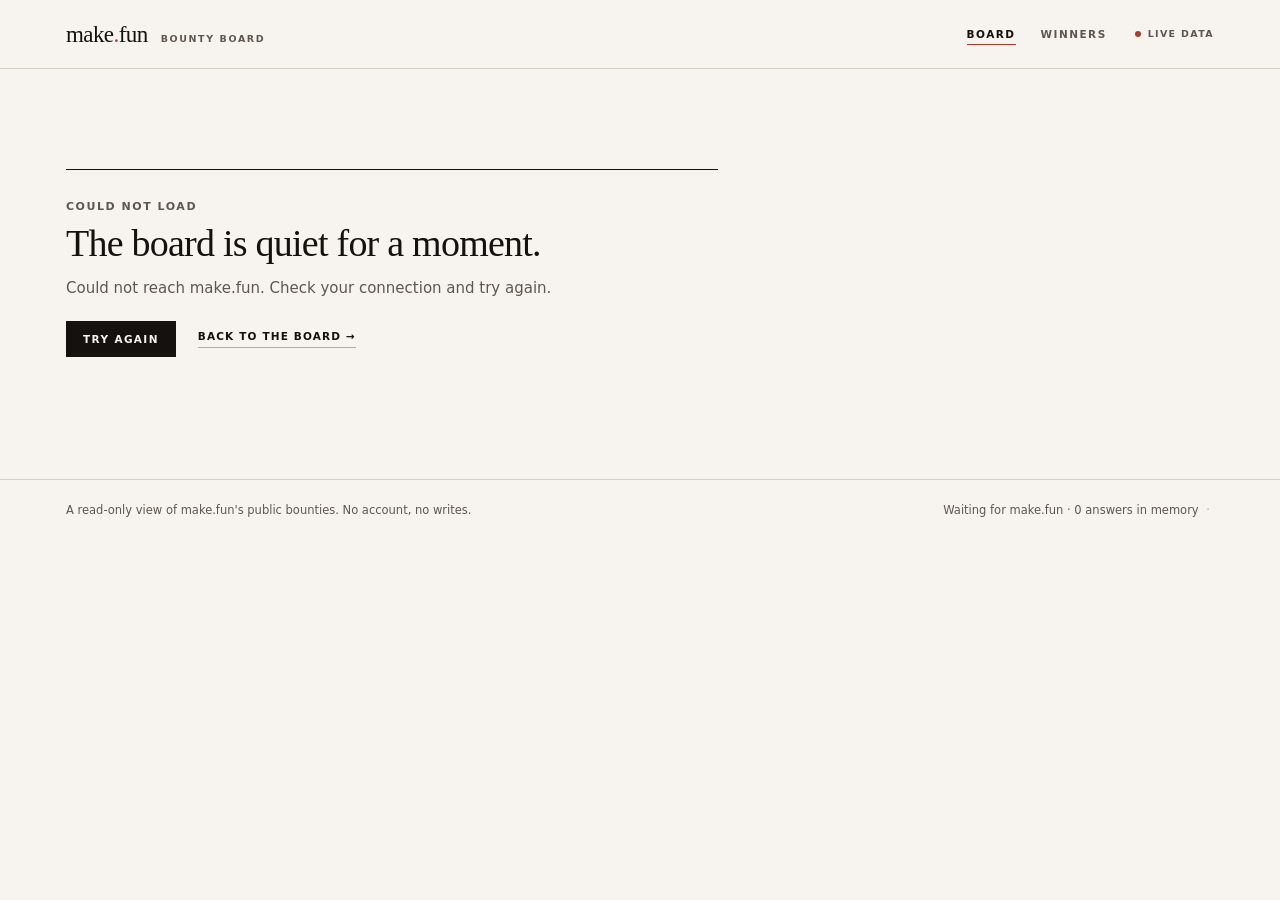
==== app/index.html @ bf23a91a "Build the make.fun bounty board frontend Add a static, read-only editorial frontend over make.fun's " ====
<!doctype html>
<html lang="en">
<head>
<meta charset="utf-8">
<meta name="viewport" content="width=device-width, initial-scale=1">
<meta name="color-scheme" content="light">
<meta name="description" content="A read-only, editorial view of make.fun's public bounties: live pots, entry fees, deadlines, standings and profiles.">
<title>The bounty board · make.fun</title>
<link rel="stylesheet" href="style.css">
<script type="module" src="main.js"></script>
</head>
<body data-loading="true">
<div class="loadbar" aria-hidden="true"></div>

<header class="masthead">
  <div class="wrap masthead-inner">
    <a class="wordmark" href="#/" aria-label="make.fun bounty board home">
      <span class="wordmark-mark">make<span class="wordmark-dot">.</span>fun</span>
      <span class="wordmark-sub">bounty board</span>
    </a>
    <nav class="nav" aria-label="Primary">
      <a href="#/" data-nav="board">Board</a>
      <a href="#/?view=resolved" data-nav="winners">Winners</a>
    </nav>
    <span class="live-pill"><span class="live-dot" aria-hidden="true"></span>Live data</span>
  </div>
</header>

<main id="view" tabindex="-1"></main>

<footer class="site-footer">
  <div class="wrap footer-inner">
    <p class="footer-note">A read-only view of make.fun's public bounties. No account, no writes.</p>
    <p class="footer-cache"><span data-cache>Connecting to make.fun</span> <span class="footer-sep" aria-hidden="true">·</span> <span data-updated></span></p>
  </div>
</footer>
</body>
</html>
---- app/style.css ----
/* ---------------------------------------------------------------------------
   The bounty board — warm editorial, one accent, hairlines instead of cards.
   --------------------------------------------------------------------------- */

:root {
  --bg: #f7f4ef;
  --paper: #fbf9f5;
  --ink: #14110f;
  --muted: #5f574f;
  --rule: #d8d0c5;
  --rule-strong: #b6ab9d;
  --accent: #a3402f;
  --accent-wash: #f0e5df;
  --serif: Georgia, 'Times New Roman', serif;
  --sans: system-ui, -apple-system, 'Segoe UI', Helvetica, Arial, sans-serif;
  --mono: ui-monospace, SFMono-Regular, Menlo, Consolas, monospace;
  --wrap: 1220px;
  --gutter: clamp(18px, 4vw, 36px);
}

*,
*::before,
*::after { box-sizing: border-box; }

html {
  background: var(--bg);
  color: var(--ink);
  -webkit-text-size-adjust: 100%;
}

body {
  margin: 0;
  background: var(--bg);
  color: var(--ink);
  font: 16px/1.55 var(--sans);
  font-feature-settings: 'kern' 1;
  text-rendering: optimizeLegibility;
  -webkit-font-smoothing: antialiased;
}

::selection { background: var(--accent); color: #fff; }

a { color: inherit; }

img { max-width: 100%; }

button,
input,
select { font: inherit; }

button { color: inherit; }

:focus-visible {
  outline: 2px solid var(--accent);
  outline-offset: 3px;
}

.num {
  font-variant-numeric: tabular-nums lining-nums;
  font-feature-settings: 'tnum' 1, 'lnum' 1;
}

.wrap {
  width: 100%;
  max-width: var(--wrap);
  margin-inline: auto;
  padding-inline: var(--gutter);
}

.kicker {
  font: 600 11px/1.2 var(--sans);
  letter-spacing: 0.14em;
  text-transform: uppercase;
  color: var(--muted);
  margin: 0;
}

.label {
  display: block;
  font: 600 10.5px/1.2 var(--sans);
  letter-spacing: 0.13em;
  text-transform: uppercase;
  color: var(--muted);
}

.dot-sep { color: var(--rule-strong); }
.kicker-muted { color: var(--muted); }

/* ---------------------------------------------------------------------------
   Masthead, footer, loadbar
   --------------------------------------------------------------------------- */

.masthead {
  position: sticky;
  top: 0;
  z-index: 30;
  background: var(--bg);
  border-bottom: 1px solid var(--rule);
}

.masthead-inner {
  min-height: 68px;
  display: flex;
  align-items: center;
  gap: 28px;
}

.wordmark {
  display: inline-flex;
  align-items: baseline;
  gap: 13px;
  text-decoration: none;
  white-space: nowrap;
}

.wordmark-mark {
  font-family: var(--serif);
  font-size: 23px;
  line-height: 1;
  letter-spacing: -0.025em;
}

.wordmark-dot { color: var(--accent); }

.wordmark-sub {
  font: 600 9.5px/1 var(--sans);
  letter-spacing: 0.17em;
  text-transform: uppercase;
  color: var(--muted);
}

.nav {
  margin-left: auto;
  display: flex;
  align-items: center;
  gap: 25px;
}

.nav a {
  font: 600 10.5px/1 var(--sans);
  letter-spacing: 0.14em;
  text-transform: uppercase;
  text-decoration: none;
  color: var(--muted);
  padding: 6px 0 4px;
  border-bottom: 1px solid transparent;
}

.nav a:hover { color: var(--ink); }

.nav a[aria-current='page'] {
  color: var(--ink);
  border-color: var(--accent);
}

.live-pill {
  display: inline-flex;
  align-items: center;
  gap: 7px;
  font: 600 9.5px/1 var(--sans);
  letter-spacing: 0.14em;
  text-transform: uppercase;
  color: var(--muted);
  white-space: nowrap;
}

.live-dot {
  display: inline-block;
  width: 6px;
  height: 6px;
  border-radius: 50%;
  background: var(--accent);
}

.site-footer {
  border-top: 1px solid var(--rule);
  margin-top: 24px;
}

.footer-inner {
  display: flex;
  justify-content: space-between;
  align-items: baseline;
  gap: 18px 32px;
  padding-block: 22px 30px;
  flex-wrap: wrap;
}

.footer-note,
.footer-cache {
  margin: 0;
  font-size: 11.5px;
  line-height: 1.5;
  color: var(--muted);
}

.footer-cache { font-variant-numeric: tabular-nums; }
.footer-sep { color: var(--rule-strong); padding-inline: 4px; }

.loadbar {
  position: fixed;
  inset: 0 0 auto;
  height: 2px;
  z-index: 100;
  overflow: hidden;
  pointer-events: none;
}

.loadbar::after {
  content: '';
  display: block;
  width: 32%;
  height: 2px;
  background: var(--accent);
  opacity: 0;
  transform: translateX(-110%);
}

body[data-loading='true'] .loadbar::after {
  opacity: 1;
  animation: loadbar 1.1s ease-in-out infinite;
}

@keyframes loadbar {
  0% { transform: translateX(-110%); }
  100% { transform: translateX(340%); }
}

#view {
  display: block;
  width: 100%;
  max-width: var(--wrap);
  margin-inline: auto;
  padding-inline: var(--gutter);
}

.initial-load {
  padding: clamp(70px, 10vw, 130px) 0;
  border-bottom: 1px solid var(--rule);
}

.initial-text {
  margin: 16px 0 0;
  font-family: var(--serif);
  font-size: clamp(22px, 3vw, 30px);
  color: var(--muted);
}

/* ---------------------------------------------------------------------------
   Shared bits: chips, buttons, links, empty states
   --------------------------------------------------------------------------- */

.chip {
  display: inline-flex;
  align-items: center;
  gap: 6px;
  padding: 4px 7px;
  border: 1px solid var(--rule-strong);
  border-radius: 999px;
  font: 600 9.5px/1 var(--sans);
  letter-spacing: 0.11em;
  text-transform: uppercase;
  color: var(--muted);
  white-space: nowrap;
  background: transparent;
}

.chip--live {
  color: var(--accent);
  border-color: currentColor;
}

.chip--live .chip-dot {
  display: inline-block;
  width: 5px;
  height: 5px;
  border-radius: 50%;
  background: currentColor;
}

.chip--resolved { color: var(--ink); }
.chip--closed { color: var(--muted); }
.chip--sealed { color: var(--muted); border-style: dashed; }
.chip--draft { color: var(--muted); }
.chip--house { color: var(--accent); border-color: currentColor; }

.text-link {
  display: inline-block;
  font: 600 10.5px/1.3 var(--sans);
  letter-spacing: 0.11em;
  text-transform: uppercase;
  text-decoration: none;
  color: var(--ink);
  border-bottom: 1px solid var(--rule-strong);
  padding-bottom: 3px;
}

.text-link:hover {
  color: var(--accent);
  border-color: var(--accent);
}

.inline-link {
  color: inherit;
  text-decoration: underline;
  text-decoration-color: var(--rule-strong);
  text-underline-offset: 2px;
}

.inline-link:hover {
  color: var(--accent);
  text-decoration-color: var(--accent);
}

.text-btn {
  appearance: none;
  background: none;
  border: 0;
  border-bottom: 1px solid var(--rule-strong);
  padding: 5px 0 3px;
  font: 600 10.5px/1.2 var(--sans);
  letter-spacing: 0.11em;
  text-transform: uppercase;
  color: var(--ink);
  cursor: pointer;
}

.text-btn:hover { color: var(--accent); border-color: var(--accent); }
.text-btn:disabled { opacity: 0.45; cursor: default; }

.btn {
  display: inline-flex;
  align-items: center;
  justify-content: space-between;
  gap: 18px;
  width: 100%;
  padding: 14px 16px;
  border: 1px solid var(--ink);
  background: var(--ink);
  color: var(--bg);
  text-decoration: none;
  font: 600 10.5px/1.2 var(--sans);
  letter-spacing: 0.13em;
  text-transform: uppercase;
  cursor: pointer;
}

.btn:hover {
  background: var(--accent);
  border-color: var(--accent);
  color: #fff;
}

.btn--inline {
  width: auto;
  justify-content: center;
  padding: 11px 16px;
}

.empty-panel {
  max-width: 64ch;
  border-top: 1px solid var(--ink);
  padding: 30px 0 8px;
}

.empty-title {
  margin: 10px 0 12px;
  font-family: var(--serif);
  font-size: clamp(27px, 3.2vw, 38px);
  font-weight: 400;
  line-height: 1.08;
  letter-spacing: -0.02em;
}

.empty-body {
  margin: 0 0 20px;
  max-width: 58ch;
  font-size: 15px;
  line-height: 1.62;
  color: var(--muted);
}

.empty-actions {
  display: flex;
  align-items: center;
  gap: 22px;
  flex-wrap: wrap;
}

.state-page { padding: clamp(54px, 8vw, 100px) 0 90px; }

.inline-error {
  margin: 16px 0 0;
  font-size: 13px;
  color: var(--accent);
  border-left: 2px solid var(--accent);
  padding-left: 12px;
}

[hidden] { display: none !important; }

/* ---------------------------------------------------------------------------
   Board hero and toolbar
   --------------------------------------------------------------------------- */

.board-hero {
  padding: clamp(42px, 6vw, 72px) 0 clamp(30px, 4vw, 46px);
  border-bottom: 1px solid var(--ink);
}

.board-hero h1 {
  margin: 15px 0 20px;
  max-width: 13ch;
  font-family: var(--serif);
  font-size: clamp(44px, 6.4vw, 82px);
  font-weight: 400;
  line-height: 0.95;
  letter-spacing: -0.035em;
}

.board-deck {
  margin: 0;
  max-width: 58ch;
  font-family: var(--serif);
  font-size: clamp(17px, 1.8vw, 21px);
  line-height: 1.45;
  color: var(--muted);
}

.hero-stats {
  display: flex;
  flex-wrap: wrap;
  gap: clamp(26px, 4.5vw, 66px);
  margin-top: clamp(28px, 4vw, 42px);
}

.stat {
  display: flex;
  flex-direction: column;
  gap: 7px;
  min-width: 104px;
}

.stat-number {
  display: block;
  font-size: clamp(28px, 3.1vw, 40px);
  font-weight: 600;
  line-height: 1;
  letter-spacing: -0.035em;
}

.stat-label {
  font: 600 10px/1.2 var(--sans);
  letter-spacing: 0.13em;
  text-transform: uppercase;
  color: var(--muted);
}

.hero-meta {
  margin: 24px 0 0;
  font-size: 11.5px;
  color: var(--muted);
  font-variant-numeric: tabular-nums;
}

.board-toolbar {
  display: flex;
  align-items: flex-end;
  justify-content: space-between;
  gap: 18px 28px;
  padding: 20px 0 16px;
  border-bottom: 1px solid var(--rule);
  flex-wrap: wrap;
}

.filters {
  display: flex;
  flex-wrap: wrap;
  gap: 4px 24px;
}

.filter-btn,
.sort-btn {
  appearance: none;
  background: none;
  border: 0;
  border-bottom: 1px solid transparent;
  padding: 6px 0 5px;
  font: 600 11px/1 var(--sans);
  letter-spacing: 0.12em;
  text-transform: uppercase;
  color: var(--muted);
  cursor: pointer;
  white-space: nowrap;
}

.filter-btn {
  display: inline-flex;
  align-items: baseline;
  gap: 7px;
}

.filter-btn:hover,
.sort-btn:hover { color: var(--ink); }

.filter-btn[aria-pressed='true'],
.sort-btn[aria-pressed='true'] {
  color: var(--ink);
  border-color: var(--accent);
}

.filter-count {
  font-size: 9.5px;
  font-weight: 500;
  color: var(--muted);
  letter-spacing: 0.04em;
}

.filter-btn[aria-pressed='true'] .filter-count { color: var(--accent); }

.toolbar-right {
  display: flex;
  align-items: center;
  gap: 24px;
  flex-wrap: wrap;
}

.sort-toggle {
  display: flex;
  align-items: center;
  gap: 13px;
}

.sort-label {
  font: 600 9.5px/1 var(--sans);
  letter-spacing: 0.13em;
  text-transform: uppercase;
  color: var(--rule-strong);
}

.refresh-btn {
  appearance: none;
  background: none;
  border: 0;
  border-left: 1px solid var(--rule);
  padding: 4px 0 4px 18px;
  font: 600 9.5px/1 var(--sans);
  letter-spacing: 0.13em;
  text-transform: uppercase;
  color: var(--muted);
  cursor: pointer;
}

.refresh-btn:hover { color: var(--accent); }
.refresh-btn:disabled { opacity: 0.5; cursor: default; }

/* ---------------------------------------------------------------------------
   Board list
   --------------------------------------------------------------------------- */

.board-layout {
  display: grid;
  grid-template-columns: minmax(0, 1fr) 294px;
  gap: clamp(34px, 5vw, 70px);
  align-items: start;
  padding: 0 0 74px;
}

.board-main { min-width: 0; }

.board-count {
  margin: 16px 0 0;
  padding-bottom: 12px;
  font: 600 10px/1.3 var(--sans);
  letter-spacing: 0.12em;
  text-transform: uppercase;
  color: var(--muted);
}

.bounty-list {
  list-style: none;
  margin: 0;
  padding: 0;
  border-bottom: 1px solid var(--rule);
}

.bounty-row {
  border-top: 1px solid var(--rule);
  cursor: pointer;
  transition: background-color 140ms ease;
}

.bounty-row:hover { background: rgba(20, 17, 15, 0.03); }
.bounty-row:focus-within { background: rgba(163, 64, 47, 0.05); }

.row-content {
  display: grid;
  grid-template-columns: 122px minmax(0, 1fr) 86px 136px 80px;
  gap: 20px;
  align-items: center;
  padding: 22px 10px 22px 8px;
}

.row-content > span { min-width: 0; }

.r-reward,
.r-ident,
.r-fee,
.r-time,
.r-entries { display: flex; flex-direction: column; }

.r-amount {
  display: block;
  margin-top: 7px;
  font-size: 27px;
  font-weight: 600;
  line-height: 1;
  letter-spacing: -0.03em;
}

.r-title {
  display: block;
  margin-top: 7px;
  font-family: var(--serif);
  font-size: 20.5px;
  font-weight: 400;
  line-height: 1.17;
  letter-spacing: -0.012em;
  text-decoration: none;
  text-wrap: balance;
}

.r-title:hover { text-decoration: underline; text-decoration-thickness: 1px; text-underline-offset: 3px; text-decoration-color: var(--accent); }

.r-summary {
  display: -webkit-box;
  -webkit-line-clamp: 1;
  -webkit-box-orient: vertical;
  overflow: hidden;
  margin-top: 5px;
  font-size: 12.5px;
  line-height: 1.45;
  color: var(--muted);
}

.r-meta {
  display: flex;
  align-items: center;
  flex-wrap: wrap;
  gap: 7px;
  font: 600 10px/1.2 var(--sans);
  letter-spacing: 0.09em;
  text-transform: uppercase;
  color: var(--muted);
}

.r-category { color: var(--ink); }

.r-winner {
  display: block;
  margin-top: 6px;
  font-size: 11.5px;
  color: var(--muted);
}

.r-value {
  display: block;
  margin-top: 7px;
  font-size: 17px;
  font-weight: 600;
  line-height: 1.15;
  letter-spacing: -0.015em;
}

.r-time .r-value { font-size: 17.5px; }
.r-sub {
  display: block;
  margin-top: 4px;
  font-size: 11px;
  line-height: 1.35;
  color: var(--muted);
}

.r-entries { align-items: flex-start; }

.row-standings {
  margin-top: 5px;
  font: 600 9px/1.2 var(--sans);
  letter-spacing: 0.1em;
  text-transform: uppercase;
  text-decoration: none;
  color: var(--muted);
  border-bottom: 1px solid transparent;
  white-space: nowrap;
}

.row-standings:hover {
  color: var(--accent);
  border-color: var(--accent);
}

/* ---------------------------------------------------------------------------
   Board aside and winners
   --------------------------------------------------------------------------- */

.board-aside {
  position: sticky;
  top: 92px;
  min-width: 0;
}

.aside-block {
  border-top: 1px solid var(--ink);
  padding-top: 13px;
  margin-bottom: 34px;
}

.aside-title {
  margin: 0 0 10px;
  font-family: var(--serif);
  font-size: 20px;
  font-weight: 400;
  line-height: 1.2;
  letter-spacing: -0.01em;
}

.aside-note {
  margin: 0 0 10px;
  font-size: 12px;
  line-height: 1.55;
  color: var(--muted);
}

.aside-lede {
  margin: 10px 0 0;
  font-size: 11px;
  color: var(--muted);
  line-height: 1.5;
}

.winner {
  display: grid;
  grid-template-columns: 32px minmax(0, 1fr) auto;
  gap: 11px;
  align-items: center;
  padding: 11px 0;
  border-bottom: 1px solid var(--rule);
}

.winner-avatar {
  position: relative;
  display: grid;
  place-items: center;
  width: 32px;
  height: 32px;
  overflow: hidden;
  border: 1px solid var(--rule);
  border-radius: 50%;
  background: var(--paper);
}

.winner-mark {
  font-family: var(--serif);
  font-size: 15px;
  line-height: 1;
  color: var(--muted);
}

.winner-photo {
  position: absolute;
  inset: 0;
  width: 100%;
  height: 100%;
  object-fit: cover;
}

.winner-main { min-width: 0; }

.winner-handle {
  display: inline-block;
  font-family: var(--serif);
  font-size: 16.5px;
  line-height: 1.2;
  text-decoration: none;
}

.winner-handle:hover { color: var(--accent); }

.winner-line {
  display: block;
  margin-top: 2px;
  font-size: 11px;
  line-height: 1.35;
  color: var(--muted);
}

.winner-line a {
  color: inherit;
  text-decoration: underline;
  text-decoration-color: var(--rule-strong);
  text-underline-offset: 2px;
}

.winner-line a:hover { color: var(--accent); }

.winner-amount {
  font-size: 11.5px;
  font-weight: 600;
  color: var(--ink);
  white-space: nowrap;
}

/* ---------------------------------------------------------------------------
   Pagination
   --------------------------------------------------------------------------- */

.pager {
  display: flex;
  align-items: center;
  justify-content: space-between;
  gap: 10px;
  padding: 16px 0 0;
  border-top: 1px solid var(--rule);
  margin-top: -1px;
}

.page-list {
  display: flex;
  align-items: center;
  gap: 1px;
  flex-wrap: wrap;
}

.page-btn {
  appearance: none;
  background: none;
  border: 1px solid transparent;
  padding: 6px 9px;
  font: 600 10.5px/1 var(--sans);
  letter-spacing: 0.06em;
  text-transform: uppercase;
  color: var(--muted);
  cursor: pointer;
  font-variant-numeric: tabular-nums;
}

.page-btn:hover:not(:disabled) {
  color: var(--ink);
  border-color: var(--rule-strong);
}

.page-btn.is-current {
  color: var(--ink);
  border-color: var(--ink);
}

.page-btn:disabled { opacity: 0.35; cursor: default; }

.page-gap {
  padding: 0 5px;
  color: var(--rule-strong);
  font-size: 11px;
}

.page-mobile { display: none; }

/* ---------------------------------------------------------------------------
   Bounty page
   --------------------------------------------------------------------------- */

.bounty-page { padding-bottom: 0; }

.breadcrumb {
  display: flex;
  align-items: center;
  gap: 9px;
  flex-wrap: wrap;
  padding-top: 24px;
  font: 600 9.5px/1.4 var(--sans);
  letter-spacing: 0.13em;
  text-transform: uppercase;
  color: var(--muted);
}

.breadcrumb a {
  text-decoration: none;
  color: var(--muted);
}

.breadcrumb a:hover { color: var(--accent); }

.crumb-sep { color: var(--rule-strong); }
.crumb-current { color: var(--ink); }

.bounty-head { padding-top: 4px; }

.bounty-kicker {
  display: flex;
  align-items: center;
  gap: 10px;
  flex-wrap: wrap;
  margin: 22px 0 0;
  font: 600 10px/1.3 var(--sans);
  letter-spacing: 0.1em;
  text-transform: uppercase;
  color: var(--muted);
}

.bounty-kicker > span:not(.chip):not(.dot-sep) { color: var(--muted); }
.bounty-kicker .chip { letter-spacing: 0.11em; }

.bounty-title {
  margin: 16px 0 20px;
  max-width: 21ch;
  font-family: var(--serif);
  font-size: clamp(36px, 5.3vw, 68px);
  font-weight: 400;
  line-height: 1.01;
  letter-spacing: -0.032em;
  text-wrap: balance;
}

.bounty-deck {
  margin: 0;
  max-width: 64ch;
  font-family: var(--serif);
  font-size: clamp(17px, 1.85vw, 20px);
  line-height: 1.46;
  color: var(--muted);
}

.factstrip {
  display: grid;
  grid-template-columns: repeat(4, minmax(0, 1fr));
  margin-top: clamp(28px, 4vw, 38px);
  border-top: 1px solid var(--ink);
  border-bottom: 1px solid var(--rule);
}

.fact {
  display: flex;
  flex-direction: column;
  gap: 6px;
  min-width: 0;
  padding: 16px 20px;
  border-left: 1px solid var(--rule);
}

.fact:first-child {
  border-left: 0;
  padding-left: 0;
}

.fact-value {
  display: block;
  font-size: clamp(20px, 2.2vw, 28px);
  font-weight: 600;
  line-height: 1.06;
  letter-spacing: -0.026em;
  font-variant-numeric: tabular-nums;
  overflow-wrap: break-word;
  hyphens: none;
}

.fact-sub {
  font-size: 11px;
  line-height: 1.35;
  color: var(--muted);
}

.bounty-layout {
  display: grid;
  grid-template-columns: minmax(0, 1fr) 340px;
  gap: clamp(40px, 6vw, 82px);
  align-items: start;
  padding: clamp(34px, 5vw, 50px) 0 0;
}

.bounty-main { min-width: 0; }
.bounty-aside {
  position: sticky;
  top: 92px;
  display: flex;
  flex-direction: column;
  gap: 26px;
  min-width: 0;
}

.bounty-section { margin-bottom: clamp(34px, 5vw, 48px); }

.section-heading {
  display: flex;
  align-items: baseline;
  justify-content: space-between;
  gap: 16px;
  border-bottom: 1px solid var(--ink);
  padding-bottom: 12px;
  margin-bottom: 0;
}

.section-title {
  margin: 0;
  font-family: var(--serif);
  font-size: clamp(26px, 3vw, 33px);
  font-weight: 400;
  line-height: 1.12;
  letter-spacing: -0.018em;
}

.bounty-main .section-title { margin: 8px 0 18px; }

/* Long-form API text */

.prose {
  max-width: 70ch;
  font-size: 16.5px;
  line-height: 1.68;
}

.prose > :first-child { margin-top: 0; }
.prose > :last-child { margin-bottom: 0; }

.prose h2,
.prose h3,
.prose h4 {
  font-family: var(--serif);
  font-weight: 400;
  letter-spacing: -0.018em;
  line-height: 1.15;
}

.prose h2 {
  margin: 1.9em 0 0.55em;
  font-size: 28px;
}

.prose h3 {
  margin: 1.7em 0 0.5em;
  font-size: 21px;
}

.prose h4 {
  margin: 1.5em 0 0.4em;
  font-size: 17.5px;
}

.prose p { margin: 0 0 1.05em; }

.prose ul,
.prose ol {
  margin: 0 0 1.15em;
  padding-left: 1.25em;
}

.prose li { margin: 0.35em 0; padding-left: 0.15em; }
.prose li::marker { color: var(--accent); }

.prose strong { font-weight: 650; }

.prose code {
  padding: 1px 5px;
  background: var(--accent-wash);
  font: 13px/1.4 var(--mono);
  overflow-wrap: anywhere;
}

.prose pre {
  margin: 1.3em 0;
  padding: 15px 16px;
  overflow-x: auto;
  background: #efe9df;
  border: 1px solid var(--rule);
  font: 12.5px/1.55 var(--mono);
}

.prose pre code { padding: 0; background: none; font-size: inherit; }

.prose blockquote {
  margin: 1.4em 0;
  padding: 2px 0 2px 18px;
  border-left: 2px solid var(--accent);
  color: var(--muted);
  font-family: var(--serif);
  font-size: 18px;
}

.prose a {
  color: var(--accent);
  text-decoration: underline;
  text-decoration-thickness: 1px;
  text-underline-offset: 2px;
}

.prose hr {
  margin: 2em 0;
  border: 0;
  border-top: 1px solid var(--rule);
}

.table-wrap { overflow-x: auto; margin: 1.3em 0; }

.md-table {
  width: 100%;
  border-collapse: collapse;
  font-size: 13.5px;
}

.md-table th,
.md-table td {
  padding: 8px 10px;
  border-bottom: 1px solid var(--rule);
  vertical-align: top;
}

.md-table th {
  font: 600 9.5px/1.3 var(--sans);
  letter-spacing: 0.09em;
  text-transform: uppercase;
  color: var(--muted);
  border-bottom-color: var(--ink);
}

.rules-details {
  margin: 28px 0 0;
  border-top: 1px solid var(--ink);
  border-bottom: 1px solid var(--rule);
}

.rules-details summary {
  display: flex;
  align-items: baseline;
  justify-content: space-between;
  gap: 18px;
  padding: 14px 0;
  list-style: none;
  cursor: pointer;
  font: 600 10.5px/1.3 var(--sans);
  letter-spacing: 0.13em;
  text-transform: uppercase;
}

.rules-details summary::-webkit-details-marker { display: none; }
.rules-details summary::after {
  content: '+';
  font-family: var(--serif);
  font-size: 19px;
  line-height: 1;
  color: var(--muted);
}

.rules-details[open] summary::after { content: '–'; }

.summary-hint {
  margin-left: auto;
  font-size: 9.5px;
  font-weight: 500;
  letter-spacing: 0.05em;
  text-transform: none;
  color: var(--muted);
}

.prose--rules { padding-bottom: 22px; }

/* Bounty aside */

.aside-block .date-list,
.date-list { margin: 0; }

.def-row {
  display: grid;
  grid-template-columns: 106px minmax(0, 1fr);
  gap: 12px;
  padding: 8px 0;
  border-bottom: 1px solid var(--rule);
  align-items: baseline;
}

.def-row dt {
  font: 600 9px/1.35 var(--sans);
  letter-spacing: 0.11em;
  text-transform: uppercase;
  color: var(--muted);
}

.def-row dd {
  margin: 0;
  font-family: var(--serif);
  font-size: 14.5px;
  line-height: 1.35;
  overflow-wrap: anywhere;
}

.detail-list .def-row dd { font-family: var(--sans); font-size: 12.5px; }

.prize-table {
  width: 100%;
  border-collapse: collapse;
  font-variant-numeric: tabular-nums;
}

.prize-table th {
  padding: 0 0 8px;
  border-bottom: 1px solid var(--ink);
  font: 600 9px/1.2 var(--sans);
  letter-spacing: 0.1em;
  text-transform: uppercase;
  color: var(--muted);
  text-align: right;
}

.prize-table th:first-child { text-align: left; }

.prize-table td {
  padding: 5px 0;
  border-bottom: 1px solid var(--rule);
  font-size: 12.5px;
  text-align: right;
  color: var(--ink);
}

.prize-table td:first-child { text-align: left; }

.prize-place {
  font-family: var(--serif);
  font-size: 13.5px;
}

.prize-fee {
  display: block;
  font-size: 9.5px;
  line-height: 1.2;
  color: var(--accent);
}

.winner-card {
  border-top: 1px solid var(--accent);
  padding-top: 12px;
}

.winner-card-handle {
  display: inline-block;
  margin-top: 8px;
  font-family: var(--serif);
  font-size: 25px;
  line-height: 1.1;
  text-decoration: none;
}

.winner-card-handle:hover { color: var(--accent); }

.winner-card-entry {
  margin: 6px 0 0;
  font-size: 12.5px;
  line-height: 1.45;
  color: var(--muted);
}

.winner-card-amount {
  margin: 8px 0 0;
  font-size: 15px;
  font-weight: 600;
}

.bounty-foot {
  display: flex;
  align-items: center;
  justify-content: space-between;
  gap: 18px;
  flex-wrap: wrap;
  margin-top: clamp(34px, 5vw, 52px);
  padding: 18px 0;
  border-top: 1px solid var(--rule);
}

/* ---------------------------------------------------------------------------
   Leaderboard
   --------------------------------------------------------------------------- */

.lb-page { padding-bottom: 0; }

.lb-title {
  margin: 16px 0 14px;
  font-family: var(--serif);
  font-size: clamp(38px, 5.2vw, 68px);
  font-weight: 400;
  line-height: 1;
  letter-spacing: -0.032em;
}

.lb-deck {
  font-size: clamp(17px, 1.8vw, 20px);
  max-width: 54ch;
}

.phase-switch {
  display: inline-flex;
  margin: 20px 0 0;
  border: 1px solid var(--rule-strong);
}

.phase-switch[hidden] { display: none; }

.phase-option {
  padding: 8px 13px;
  font: 600 10px/1 var(--sans);
  letter-spacing: 0.11em;
  text-transform: uppercase;
  color: var(--muted);
  text-decoration: none;
}

.phase-option + .phase-option { border-left: 1px solid var(--rule); }
.phase-option:hover { color: var(--accent); }
.phase-option[aria-current="page"] { background: var(--ink); color: var(--bg); }

.lb-status { display: inline-flex; }

.podium {
  display: grid;
  grid-template-columns: repeat(3, minmax(0, 1fr));
  margin-top: clamp(30px, 4vw, 40px);
  border-top: 1px solid var(--ink);
  border-bottom: 1px solid var(--rule);
}

.podium-card {
  display: grid;
  grid-template-columns: auto minmax(0, 1fr) auto;
  gap: 14px;
  align-items: center;
  min-width: 0;
  padding: 18px 22px;
  border-left: 1px solid var(--rule);
}

.podium-card:first-child { border-left: 0; padding-left: 0; }

.podium-rank {
  font-family: var(--serif);
  font-size: 26px;
  line-height: 1;
  color: var(--muted);
}

.podium-card--first .podium-rank { color: var(--accent); }

.podium-main { min-width: 0; }

.podium-handle {
  display: block;
  overflow: hidden;
  text-overflow: ellipsis;
  white-space: nowrap;
  font-family: var(--serif);
  font-size: 18.5px;
  line-height: 1.2;
  text-decoration: none;
}

.podium-handle:hover { color: var(--accent); }

.podium-entry {
  display: block;
  overflow: hidden;
  text-overflow: ellipsis;
  white-space: nowrap;
  margin-top: 3px;
  font-size: 10.5px;
  color: var(--muted);
}

.podium-score {
  font-size: 18px;
  font-weight: 600;
  letter-spacing: -0.02em;
  white-space: nowrap;
}

.lb-section { padding: 24px 0 64px; }

.lb-note {
  margin: 16px 0 0;
  max-width: 72ch;
  font-size: 12px;
  line-height: 1.55;
  color: var(--muted);
  font-style: italic;
}

.lb-note:empty { display: none; }

.lb-table-wrap { margin-top: 16px; }

.lb-table {
  width: 100%;
  border-collapse: collapse;
  table-layout: fixed;
}

.lb-table th {
  padding: 0 10px 10px;
  border-bottom: 1px solid var(--ink);
  font: 600 9.5px/1.2 var(--sans);
  letter-spacing: 0.12em;
  text-transform: uppercase;
  color: var(--muted);
  text-align: left;
}

.lb-table th:first-child { padding-left: 0; width: 52px; }
.lb-table th:last-child { padding-right: 0; }

.lb-th-score { text-align: right !important; width: 34%; }

.th-sub {
  display: block;
  margin-top: 3px;
  font-size: 8.5px;
  font-weight: 500;
  letter-spacing: 0.08em;
  color: var(--rule-strong);
}

.lb-row { border-bottom: 1px solid var(--rule); }
.lb-row:hover { background: rgba(20, 17, 15, 0.03); }

.lb-row td {
  padding: 14px 10px;
  vertical-align: middle;
}

.lb-row td:first-child { padding-left: 0; }
.lb-row td:last-child { padding-right: 0; }

.lb-rank {
  width: 52px;
  font-family: var(--serif);
  font-size: 20px;
  line-height: 1;
  color: var(--muted);
}

.lb-row--top .lb-rank {
  color: var(--accent);
  font-size: 24px;
}

.lb-who { min-width: 0; }

.lb-who-head {
  display: flex;
  align-items: center;
  gap: 8px;
  flex-wrap: wrap;
}

.lb-handle {
  font-family: var(--serif);
  font-size: 18px;
  line-height: 1.2;
  text-decoration: none;
  overflow-wrap: anywhere;
}

.lb-handle:hover { color: var(--accent); text-decoration: underline; text-underline-offset: 2px; }

.micro-tag {
  padding: 2px 4px;
  border: 1px solid var(--rule-strong);
  font: 600 8px/1.1 var(--sans);
  letter-spacing: 0.08em;
  text-transform: uppercase;
  color: var(--muted);
}

.lb-entry-title {
  display: block;
  max-width: 62ch;
  margin-top: 3px;
  overflow: hidden;
  text-overflow: ellipsis;
  white-space: nowrap;
  font-size: 12.5px;
  color: var(--ink);
}

.lb-meta {
  display: block;
  margin-top: 4px;
  overflow: hidden;
  text-overflow: ellipsis;
  white-space: nowrap;
  font-size: 10px;
  letter-spacing: 0.02em;
  color: var(--muted);
}

.lb-score {
  text-align: right;
  white-space: nowrap;
}

.lb-score-value {
  display: block;
  font-size: 21px;
  font-weight: 600;
  line-height: 1.1;
  letter-spacing: -0.025em;
}

.lb-ci {
  display: block;
  margin-top: 3px;
  font-size: 9.5px;
  letter-spacing: 0.02em;
  color: var(--muted);
}

.lb-empty { padding-top: 6px; }

/* ---------------------------------------------------------------------------
   Profile
   --------------------------------------------------------------------------- */

.profile-page { padding-bottom: 0; }

.profile-head { padding-top: 4px; }

.profile-identity {
  display: grid;
  grid-template-columns: auto minmax(0, 1fr);
  gap: clamp(20px, 3vw, 30px);
  align-items: start;
  padding: 30px 0 32px;
  border-bottom: 1px solid var(--ink);
}

.avatar {
  position: relative;
  display: grid;
  place-items: center;
  width: 104px;
  height: 104px;
  overflow: hidden;
  border: 1px solid var(--rule);
  background: var(--accent-wash);
  flex: none;
}

.avatar-mono {
  font-family: var(--serif);
  font-size: 38px;
  line-height: 1;
  color: var(--muted);
}

.avatar img {
  position: absolute;
  inset: 0;
  z-index: 1;
  width: 100%;
  height: 100%;
  object-fit: cover;
}

.profile-copy { min-width: 0; }

.profile-name {
  margin: 10px 0 4px;
  font-family: var(--serif);
  font-size: clamp(34px, 5vw, 60px);
  font-weight: 400;
  line-height: 1;
  letter-spacing: -0.032em;
  overflow-wrap: anywhere;
}

.profile-handle {
  margin: 0;
  font-size: 12.5px;
  color: var(--muted);
  font-variant-numeric: tabular-nums;
}

.profile-bio {
  margin: 16px 0 0;
  max-width: 58ch;
  font-family: var(--serif);
  font-size: 18.5px;
  line-height: 1.5;
  white-space: pre-wrap;
  overflow-wrap: anywhere;
}

.record-strip {
  display: grid;
  grid-template-columns: repeat(4, minmax(0, 1fr));
  border-top: 1px solid var(--ink);
  border-bottom: 1px solid var(--rule);
  margin-top: 30px;
}

.record-stat {
  display: flex;
  flex-direction: column;
  gap: 6px;
  min-width: 0;
  padding: 18px 22px;
  border-left: 1px solid var(--rule);
}

.record-stat:first-child { border-left: 0; padding-left: 0; }

.record-stat .stat-number { font-size: clamp(26px, 3vw, 38px); }

.record-sub {
  margin-top: 2px;
  font-size: 11px;
  line-height: 1.35;
  color: var(--muted);
}

.profile-layout {
  display: grid;
  grid-template-columns: minmax(0, 1fr) 330px;
  gap: clamp(36px, 5vw, 70px);
  align-items: start;
  padding: 42px 0 0;
}

.profile-main { min-width: 0; }
.profile-aside { position: sticky; top: 92px; min-width: 0; }

.profile-main .section-heading { margin-bottom: 0; }
.profile-main .section-title { margin: 8px 0 0; }
.profile-main .section-heading { display: block; }

.solution-list { margin-top: 0; }

.solution {
  display: grid;
  grid-template-columns: minmax(0, 1fr) auto;
  gap: 20px;
  align-items: start;
  padding: 18px 0;
  border-bottom: 1px solid var(--rule);
}

.solution-main { min-width: 0; }

.solution-top {
  display: flex;
  align-items: center;
  flex-wrap: wrap;
  gap: 8px;
}

.solution-bounty {
  font-family: var(--serif);
  font-size: 19px;
  line-height: 1.25;
  text-decoration: none;
  overflow-wrap: anywhere;
}

.solution-bounty:hover { color: var(--accent); text-decoration: underline; text-underline-offset: 3px; }

.solution-entry {
  margin: 5px 0 0;
  font-size: 13.5px;
  font-weight: 600;
  line-height: 1.4;
  overflow-wrap: anywhere;
}

.solution-meta {
  margin: 6px 0 0;
  font-size: 11px;
  line-height: 1.5;
  color: var(--muted);
  font-variant-numeric: tabular-nums;
}

.solution-standings {
  font: 600 9.5px/1.3 var(--sans);
  letter-spacing: 0.1em;
  text-transform: uppercase;
  text-decoration: none;
  color: var(--muted);
  white-space: nowrap;
  border-bottom: 1px solid transparent;
}

.solution-standings:hover { color: var(--accent); border-color: var(--accent); }

.profile-empty { padding-top: 16px; }

.payout-list { margin-top: 2px; }

.payout {
  display: grid;
  grid-template-columns: auto minmax(0, 1fr);
  gap: 12px;
  align-items: baseline;
  padding: 10px 0;
  border-bottom: 1px solid var(--rule);
}

.payout-amount {
  font-size: 14.5px;
  font-weight: 600;
  letter-spacing: -0.01em;
  white-space: nowrap;
}

.payout-main { min-width: 0; }

.payout-competition {
  display: block;
  font-size: 12.5px;
  line-height: 1.35;
  text-decoration: none;
  overflow-wrap: anywhere;
}

.payout-competition:hover { color: var(--accent); text-decoration: underline; text-underline-offset: 2px; }

.payout-meta {
  display: block;
  margin-top: 2px;
  font-size: 10px;
  color: var(--muted);
}

.link-list {
  display: grid;
  grid-template-columns: auto minmax(0, 1fr);
  gap: 6px 12px;
  margin: 0;
  font-size: 12px;
}

.link-list dt {
  font: 600 9px/1.6 var(--sans);
  letter-spacing: 0.1em;
  text-transform: uppercase;
  color: var(--muted);
}

.link-list dd {
  margin: 0;
  line-height: 1.6;
  overflow-wrap: anywhere;
  font-family: var(--mono);
  font-size: 11px;
}

/* ---------------------------------------------------------------------------
   Responsive
   --------------------------------------------------------------------------- */

@media (max-width: 1120px) {
  .board-layout { grid-template-columns: minmax(0, 1fr) 264px; gap: 40px; }
  .row-content { grid-template-columns: 112px minmax(0, 1fr) 78px 124px 76px; gap: 16px; }
  .bounty-layout { grid-template-columns: minmax(0, 1fr) 320px; gap: 44px; }
}

@media (max-width: 980px) {
  .board-layout {
    grid-template-columns: minmax(0, 1fr);
    gap: 38px;
    padding-bottom: 60px;
  }

  .board-aside {
    position: static;
    display: grid;
    grid-template-columns: minmax(0, 1fr) minmax(0, 1fr);
    gap: 0 40px;
    border-top: 1px solid var(--rule);
    padding-top: 6px;
  }

  .board-aside .aside-block:first-child { margin-top: 26px; }

  .bounty-layout { grid-template-columns: minmax(0, 1fr); gap: 40px; }
  .bounty-aside { position: static; }

  .profile-layout { grid-template-columns: minmax(0, 1fr); gap: 40px; }
  .profile-aside { position: static; }

  .podium-card { padding: 16px; }
  .podium-card:first-child { padding-left: 0; }
}

@media (max-width: 760px) {
  .masthead-inner { min-height: 60px; gap: 16px; }
  .wordmark-sub { display: none; }
  .live-pill { margin-left: 0; }
  .nav { gap: 18px; margin-left: auto; }

  .board-hero { padding-top: 38px; }
  .board-hero h1 { font-size: clamp(40px, 12vw, 54px); }
  .board-deck { font-size: 17px; }
  .hero-stats {
    display: grid;
    grid-template-columns: 0.9fr 1.35fr 1.1fr;
    gap: 12px;
    margin-top: 26px;
  }
  .stat { min-width: 0; }
  .stat-number { font-size: clamp(22px, 6vw, 27px); letter-spacing: -0.04em; }

  .board-toolbar { align-items: flex-start; gap: 16px; }
  .toolbar-right { gap: 18px; }
  .sort-label { display: none; }
  .refresh-btn { border-left: 0; padding-left: 0; }

  .row-content {
    grid-template-columns: minmax(0, 1fr) auto;
    grid-template-areas:
      'ident ident'
      'reward time'
      'fee entries';
    gap: 14px 18px;
    padding: 20px 4px;
  }

  .r-ident { grid-area: ident; }
  .r-reward { grid-area: reward; }
  .r-time { grid-area: time; text-align: right; align-items: flex-end; }
  .r-fee { grid-area: fee; }
  .r-entries { grid-area: entries; text-align: right; align-items: flex-end; }

  .r-title { font-size: 20px; max-width: 100%; }
  .r-summary { display: none; }
  .r-amount { font-size: 25px; }
  .r-time .r-value { font-size: 17px; }
  .r-entries .row-standings { margin-top: 4px; }

  .board-aside { grid-template-columns: minmax(0, 1fr); }
  .board-aside .aside-block:nth-child(2) { margin-top: 0; }

  .board-count { margin-top: 14px; }

  .factstrip { grid-template-columns: repeat(2, minmax(0, 1fr)); }
  .fact { padding: 14px 16px; border-top: 1px solid var(--rule); }
  .fact:nth-child(odd) { border-left: 0; padding-left: 0; }
  .fact:nth-child(1),
  .fact:nth-child(2) { border-top: 0; }
  .fact-value { font-size: 20px; }

  .bounty-title { font-size: clamp(34px, 9.6vw, 46px); }
  .bounty-deck { font-size: 17px; }
  .bounty-layout { padding-top: 30px; }

  .prose { font-size: 16px; line-height: 1.66; }
  .prose h2 { font-size: 25px; }
  .prose h3 { font-size: 20px; }

  .podium { grid-template-columns: minmax(0, 1fr); border-bottom: 0; }
  .podium-card {
    border-left: 0;
    border-bottom: 1px solid var(--rule);
    padding-inline: 0;
  }
  .podium-card:first-child { padding-left: 0; }

  .lb-title { font-size: clamp(36px, 11vw, 52px); }
  .lb-table { table-layout: auto; }
  .lb-table th { padding-inline: 6px; }
  .lb-th-score { width: auto; min-width: 120px; }
  .lb-row td { padding: 13px 6px; }
  .lb-entry-title { max-width: 46vw; }
  .lb-meta { max-width: 52vw; }
  .lb-score-value { font-size: 19px; }
  .lb-ci { font-size: 9px; }

  .profile-identity { grid-template-columns: minmax(0, 1fr); gap: 18px; }
  .avatar { width: 84px; height: 84px; }
  .avatar-mono { font-size: 31px; }
  .profile-name { font-size: clamp(32px, 10vw, 44px); }
  .record-strip { grid-template-columns: repeat(2, minmax(0, 1fr)); }
  .record-stat { padding: 15px 16px; }
  .record-stat:nth-child(odd) { border-left: 0; padding-left: 0; }
  .record-stat:nth-child(n + 3) { border-top: 1px solid var(--rule); }
  .record-stat .stat-number { font-size: 27px; }

  .solution { grid-template-columns: minmax(0, 1fr); gap: 8px; }
  .solution-side { padding-top: 2px; }

  .def-row { grid-template-columns: 92px minmax(0, 1fr); }

  .footer-inner { display: block; }
  .footer-cache { margin-top: 8px; }
}

@media (max-width: 560px) {
  .nav { gap: 14px; }
  .nav a { font-size: 9.5px; }
  .wordmark-mark { font-size: 21px; }
  .live-pill { display: none; }

  .filters { gap: 2px 18px; }
  .filter-btn { font-size: 10px; }

  .page-list { display: none; }
  .page-mobile { display: block; font: 600 10px/1.3 var(--sans); letter-spacing: 0.08em; text-transform: uppercase; color: var(--muted); }
  .pager { justify-content: space-between; }

  .lb-table th:last-child { width: 58px; }
  .lb-th-score { min-width: 104px; }
  .lb-entry-title { max-width: 40vw; }
  .lb-meta { max-width: 46vw; }
  .lb-score-value { font-size: 17.5px; }
  .lb-ci { white-space: normal; }

  .profile-identity { padding-top: 24px; }
  .record-stat { padding-inline: 12px; }
}

@media (prefers-reduced-motion: reduce) {
  *,
  *::before,
  *::after {
    animation-duration: 0.001ms !important;
    animation-iteration-count: 1 !important;
    transition-duration: 0.001ms !important;
  }
}
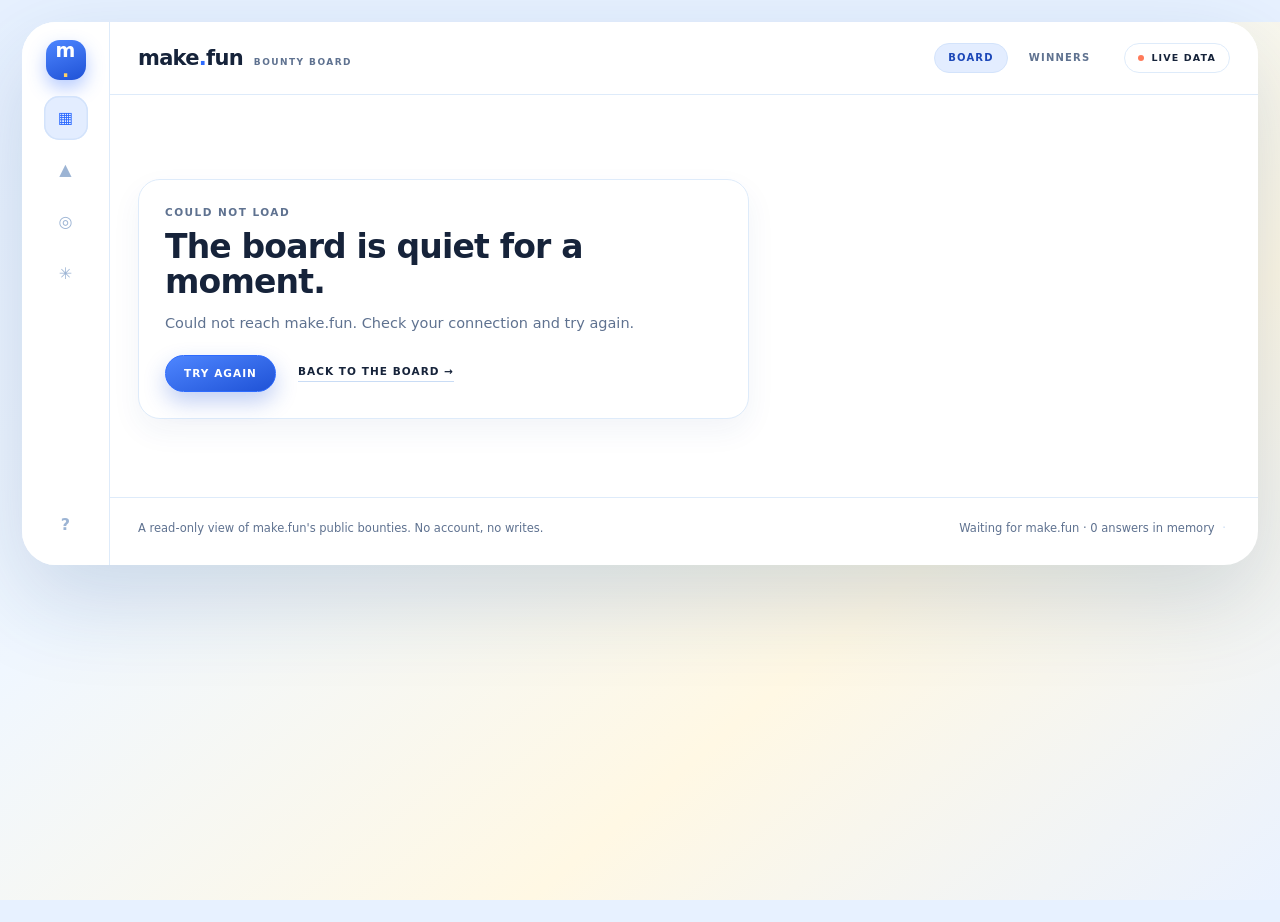
==== commit 662c727b: "Restyle the board in the sky palette Co-Authored-By: Claude Code <noreply@anthropic.com>" ====
--- a/app/index.html
+++ b/app/index.html
@@ -6,33 +6,45 @@
 <meta name="color-scheme" content="light">
 <meta name="description" content="A read-only, editorial view of make.fun's public bounties: live pots, entry fees, deadlines, standings and profiles.">
 <title>The bounty board · make.fun</title>
+<link rel="icon" href="data:image/svg+xml,%3Csvg xmlns='http://www.w3.org/2000/svg' viewBox='0 0 32 32'%3E%3Crect width='32' height='32' rx='6' fill='%2314110f'/%3E%3Ccircle cx='16' cy='16' r='5' fill='%23a3402f'/%3E%3C/svg%3E">
 <link rel="stylesheet" href="style.css">
 <script type="module" src="main.js"></script>
 </head>
 <body data-loading="true">
 <div class="loadbar" aria-hidden="true"></div>
+<div class="app-shell">
+  <header class="masthead">
+    <div class="wrap masthead-inner">
+      <a class="wordmark" href="#/" aria-label="make.fun bounty board home">
+        <span class="wordmark-mark">make<span class="wordmark-dot">.</span>fun</span>
+        <span class="wordmark-sub">bounty board</span>
+      </a>
+      <nav class="nav" aria-label="Primary">
+        <a href="#/" data-nav="board">Board</a>
+        <a href="#/?view=resolved" data-nav="winners">Winners</a>
+      </nav>
+      <span class="live-pill"><span class="live-dot" aria-hidden="true"></span>Live data</span>
+    </div>
+  </header>
 
-<header class="masthead">
-  <div class="wrap masthead-inner">
-    <a class="wordmark" href="#/" aria-label="make.fun bounty board home">
-      <span class="wordmark-mark">make<span class="wordmark-dot">.</span>fun</span>
-      <span class="wordmark-sub">bounty board</span>
-    </a>
-    <nav class="nav" aria-label="Primary">
-      <a href="#/" data-nav="board">Board</a>
-      <a href="#/?view=resolved" data-nav="winners">Winners</a>
-    </nav>
-    <span class="live-pill"><span class="live-dot" aria-hidden="true"></span>Live data</span>
-  </div>
-</header>
+  <aside class="rail" aria-label="Sections">
+    <a class="rail-mark" href="#/" aria-label="make.fun bounty board home">m<span aria-hidden="true">.</span></a>
+    <a class="rail-link" href="#/" data-rail="board" aria-label="Bounty board" title="Bounty board"><span aria-hidden="true">▦</span></a>
+    <a class="rail-link" href="#/" data-rail="bounty" aria-label="Bounty" title="Bounty"><span aria-hidden="true">▲</span></a>
+    <a class="rail-link" href="#/" data-rail="leaderboard" aria-label="Leaderboard" title="Leaderboard"><span aria-hidden="true">◎</span></a>
+    <a class="rail-link" href="#/" data-rail="profile" aria-label="Profile" title="Profile"><span aria-hidden="true">✳</span></a>
+    <span class="rail-sp" aria-hidden="true"></span>
+    <a class="rail-link rail-help" href="#/" aria-label="Bounty board home" title="Bounty board home">?</a>
+  </aside>
 
-<main id="view" tabindex="-1"></main>
+  <main id="view" tabindex="-1"></main>
 
-<footer class="site-footer">
-  <div class="wrap footer-inner">
-    <p class="footer-note">A read-only view of make.fun's public bounties. No account, no writes.</p>
-    <p class="footer-cache"><span data-cache>Connecting to make.fun</span> <span class="footer-sep" aria-hidden="true">·</span> <span data-updated></span></p>
-  </div>
-</footer>
+  <footer class="site-footer">
+    <div class="wrap footer-inner">
+      <p class="footer-note">A read-only view of make.fun's public bounties. No account, no writes.</p>
+      <p class="footer-cache"><span data-cache>Connecting to make.fun</span> <span class="footer-sep" aria-hidden="true">·</span> <span data-updated></span></p>
+    </div>
+  </footer>
+</div>
 </body>
 </html>
--- a/app/style.css
+++ b/app/style.css
@@ -1,1930 +1,246 @@
-/* ---------------------------------------------------------------------------
-   The bounty board — warm editorial, one accent, hairlines instead of cards.
-   --------------------------------------------------------------------------- */
-
-:root {
-  --bg: #f7f4ef;
-  --paper: #fbf9f5;
-  --ink: #14110f;
-  --muted: #5f574f;
-  --rule: #d8d0c5;
-  --rule-strong: #b6ab9d;
-  --accent: #a3402f;
-  --accent-wash: #f0e5df;
-  --serif: Georgia, 'Times New Roman', serif;
-  --sans: system-ui, -apple-system, 'Segoe UI', Helvetica, Arial, sans-serif;
-  --mono: ui-monospace, SFMono-Regular, Menlo, Consolas, monospace;
-  --wrap: 1220px;
-  --gutter: clamp(18px, 4vw, 36px);
-}
-
-*,
-*::before,
-*::after { box-sizing: border-box; }
-
-html {
-  background: var(--bg);
-  color: var(--ink);
-  -webkit-text-size-adjust: 100%;
-}
-
-body {
-  margin: 0;
-  background: var(--bg);
-  color: var(--ink);
-  font: 16px/1.55 var(--sans);
-  font-feature-settings: 'kern' 1;
-  text-rendering: optimizeLegibility;
-  -webkit-font-smoothing: antialiased;
-}
-
-::selection { background: var(--accent); color: #fff; }
-
-a { color: inherit; }
-
-img { max-width: 100%; }
-
-button,
-input,
-select { font: inherit; }
-
-button { color: inherit; }
-
-:focus-visible {
-  outline: 2px solid var(--accent);
-  outline-offset: 3px;
-}
-
-.num {
-  font-variant-numeric: tabular-nums lining-nums;
-  font-feature-settings: 'tnum' 1, 'lnum' 1;
-}
-
-.wrap {
-  width: 100%;
-  max-width: var(--wrap);
-  margin-inline: auto;
-  padding-inline: var(--gutter);
-}
-
-.kicker {
-  font: 600 11px/1.2 var(--sans);
-  letter-spacing: 0.14em;
-  text-transform: uppercase;
-  color: var(--muted);
-  margin: 0;
-}
-
-.label {
-  display: block;
-  font: 600 10.5px/1.2 var(--sans);
-  letter-spacing: 0.13em;
-  text-transform: uppercase;
-  color: var(--muted);
-}
-
-.dot-sep { color: var(--rule-strong); }
-.kicker-muted { color: var(--muted); }
-
-/* ---------------------------------------------------------------------------
-   Masthead, footer, loadbar
-   --------------------------------------------------------------------------- */
-
-.masthead {
-  position: sticky;
-  top: 0;
-  z-index: 30;
-  background: var(--bg);
-  border-bottom: 1px solid var(--rule);
-}
-
-.masthead-inner {
-  min-height: 68px;
-  display: flex;
-  align-items: center;
-  gap: 28px;
-}
-
-.wordmark {
-  display: inline-flex;
-  align-items: baseline;
-  gap: 13px;
-  text-decoration: none;
-  white-space: nowrap;
-}
-
-.wordmark-mark {
-  font-family: var(--serif);
-  font-size: 23px;
-  line-height: 1;
-  letter-spacing: -0.025em;
-}
-
-.wordmark-dot { color: var(--accent); }
-
-.wordmark-sub {
-  font: 600 9.5px/1 var(--sans);
-  letter-spacing: 0.17em;
-  text-transform: uppercase;
-  color: var(--muted);
-}
-
-.nav {
-  margin-left: auto;
-  display: flex;
-  align-items: center;
-  gap: 25px;
-}
-
-.nav a {
-  font: 600 10.5px/1 var(--sans);
-  letter-spacing: 0.14em;
-  text-transform: uppercase;
-  text-decoration: none;
-  color: var(--muted);
-  padding: 6px 0 4px;
-  border-bottom: 1px solid transparent;
-}
-
-.nav a:hover { color: var(--ink); }
-
-.nav a[aria-current='page'] {
-  color: var(--ink);
-  border-color: var(--accent);
-}
-
-.live-pill {
-  display: inline-flex;
-  align-items: center;
-  gap: 7px;
-  font: 600 9.5px/1 var(--sans);
-  letter-spacing: 0.14em;
-  text-transform: uppercase;
-  color: var(--muted);
-  white-space: nowrap;
-}
-
-.live-dot {
-  display: inline-block;
-  width: 6px;
-  height: 6px;
-  border-radius: 50%;
-  background: var(--accent);
-}
-
-.site-footer {
-  border-top: 1px solid var(--rule);
-  margin-top: 24px;
-}
-
-.footer-inner {
-  display: flex;
-  justify-content: space-between;
-  align-items: baseline;
-  gap: 18px 32px;
-  padding-block: 22px 30px;
-  flex-wrap: wrap;
-}
-
-.footer-note,
-.footer-cache {
-  margin: 0;
-  font-size: 11.5px;
-  line-height: 1.5;
-  color: var(--muted);
-}
-
-.footer-cache { font-variant-numeric: tabular-nums; }
-.footer-sep { color: var(--rule-strong); padding-inline: 4px; }
-
-.loadbar {
-  position: fixed;
-  inset: 0 0 auto;
-  height: 2px;
-  z-index: 100;
-  overflow: hidden;
-  pointer-events: none;
-}
-
-.loadbar::after {
-  content: '';
-  display: block;
-  width: 32%;
-  height: 2px;
-  background: var(--accent);
-  opacity: 0;
-  transform: translateX(-110%);
-}
-
-body[data-loading='true'] .loadbar::after {
-  opacity: 1;
-  animation: loadbar 1.1s ease-in-out infinite;
-}
-
-@keyframes loadbar {
-  0% { transform: translateX(-110%); }
-  100% { transform: translateX(340%); }
-}
-
-#view {
-  display: block;
-  width: 100%;
-  max-width: var(--wrap);
-  margin-inline: auto;
-  padding-inline: var(--gutter);
-}
-
-.initial-load {
-  padding: clamp(70px, 10vw, 130px) 0;
-  border-bottom: 1px solid var(--rule);
-}
-
-.initial-text {
-  margin: 16px 0 0;
-  font-family: var(--serif);
-  font-size: clamp(22px, 3vw, 30px);
-  color: var(--muted);
-}
-
-/* ---------------------------------------------------------------------------
-   Shared bits: chips, buttons, links, empty states
-   --------------------------------------------------------------------------- */
-
-.chip {
-  display: inline-flex;
-  align-items: center;
-  gap: 6px;
-  padding: 4px 7px;
-  border: 1px solid var(--rule-strong);
-  border-radius: 999px;
-  font: 600 9.5px/1 var(--sans);
-  letter-spacing: 0.11em;
-  text-transform: uppercase;
-  color: var(--muted);
-  white-space: nowrap;
-  background: transparent;
-}
-
-.chip--live {
-  color: var(--accent);
-  border-color: currentColor;
-}
-
-.chip--live .chip-dot {
-  display: inline-block;
-  width: 5px;
-  height: 5px;
-  border-radius: 50%;
-  background: currentColor;
-}
-
-.chip--resolved { color: var(--ink); }
-.chip--closed { color: var(--muted); }
-.chip--sealed { color: var(--muted); border-style: dashed; }
-.chip--draft { color: var(--muted); }
-.chip--house { color: var(--accent); border-color: currentColor; }
-
-.text-link {
-  display: inline-block;
-  font: 600 10.5px/1.3 var(--sans);
-  letter-spacing: 0.11em;
-  text-transform: uppercase;
-  text-decoration: none;
-  color: var(--ink);
-  border-bottom: 1px solid var(--rule-strong);
-  padding-bottom: 3px;
-}
-
-.text-link:hover {
-  color: var(--accent);
-  border-color: var(--accent);
-}
-
-.inline-link {
-  color: inherit;
-  text-decoration: underline;
-  text-decoration-color: var(--rule-strong);
-  text-underline-offset: 2px;
-}
-
-.inline-link:hover {
-  color: var(--accent);
-  text-decoration-color: var(--accent);
-}
-
-.text-btn {
-  appearance: none;
-  background: none;
-  border: 0;
-  border-bottom: 1px solid var(--rule-strong);
-  padding: 5px 0 3px;
-  font: 600 10.5px/1.2 var(--sans);
-  letter-spacing: 0.11em;
-  text-transform: uppercase;
-  color: var(--ink);
-  cursor: pointer;
-}
-
-.text-btn:hover { color: var(--accent); border-color: var(--accent); }
-.text-btn:disabled { opacity: 0.45; cursor: default; }
-
-.btn {
-  display: inline-flex;
-  align-items: center;
-  justify-content: space-between;
-  gap: 18px;
-  width: 100%;
-  padding: 14px 16px;
-  border: 1px solid var(--ink);
-  background: var(--ink);
-  color: var(--bg);
-  text-decoration: none;
-  font: 600 10.5px/1.2 var(--sans);
-  letter-spacing: 0.13em;
-  text-transform: uppercase;
-  cursor: pointer;
-}
-
-.btn:hover {
-  background: var(--accent);
-  border-color: var(--accent);
-  color: #fff;
-}
-
-.btn--inline {
-  width: auto;
-  justify-content: center;
-  padding: 11px 16px;
-}
-
-.empty-panel {
-  max-width: 64ch;
-  border-top: 1px solid var(--ink);
-  padding: 30px 0 8px;
-}
-
-.empty-title {
-  margin: 10px 0 12px;
-  font-family: var(--serif);
-  font-size: clamp(27px, 3.2vw, 38px);
-  font-weight: 400;
-  line-height: 1.08;
-  letter-spacing: -0.02em;
-}
-
-.empty-body {
-  margin: 0 0 20px;
-  max-width: 58ch;
-  font-size: 15px;
-  line-height: 1.62;
-  color: var(--muted);
-}
-
-.empty-actions {
-  display: flex;
-  align-items: center;
-  gap: 22px;
-  flex-wrap: wrap;
-}
-
-.state-page { padding: clamp(54px, 8vw, 100px) 0 90px; }
-
-.inline-error {
-  margin: 16px 0 0;
-  font-size: 13px;
-  color: var(--accent);
-  border-left: 2px solid var(--accent);
-  padding-left: 12px;
-}
-
-[hidden] { display: none !important; }
-
-/* ---------------------------------------------------------------------------
-   Board hero and toolbar
-   --------------------------------------------------------------------------- */
-
-.board-hero {
-  padding: clamp(42px, 6vw, 72px) 0 clamp(30px, 4vw, 46px);
-  border-bottom: 1px solid var(--ink);
-}
-
-.board-hero h1 {
-  margin: 15px 0 20px;
-  max-width: 13ch;
-  font-family: var(--serif);
-  font-size: clamp(44px, 6.4vw, 82px);
-  font-weight: 400;
-  line-height: 0.95;
-  letter-spacing: -0.035em;
-}
-
-.board-deck {
-  margin: 0;
-  max-width: 58ch;
-  font-family: var(--serif);
-  font-size: clamp(17px, 1.8vw, 21px);
-  line-height: 1.45;
-  color: var(--muted);
-}
-
-.hero-stats {
-  display: flex;
-  flex-wrap: wrap;
-  gap: clamp(26px, 4.5vw, 66px);
-  margin-top: clamp(28px, 4vw, 42px);
-}
-
-.stat {
-  display: flex;
-  flex-direction: column;
-  gap: 7px;
-  min-width: 104px;
-}
-
-.stat-number {
-  display: block;
-  font-size: clamp(28px, 3.1vw, 40px);
-  font-weight: 600;
-  line-height: 1;
-  letter-spacing: -0.035em;
-}
-
-.stat-label {
-  font: 600 10px/1.2 var(--sans);
-  letter-spacing: 0.13em;
-  text-transform: uppercase;
-  color: var(--muted);
-}
-
-.hero-meta {
-  margin: 24px 0 0;
-  font-size: 11.5px;
-  color: var(--muted);
-  font-variant-numeric: tabular-nums;
-}
-
-.board-toolbar {
-  display: flex;
-  align-items: flex-end;
-  justify-content: space-between;
-  gap: 18px 28px;
-  padding: 20px 0 16px;
-  border-bottom: 1px solid var(--rule);
-  flex-wrap: wrap;
-}
-
-.filters {
-  display: flex;
-  flex-wrap: wrap;
-  gap: 4px 24px;
-}
-
-.filter-btn,
-.sort-btn {
-  appearance: none;
-  background: none;
-  border: 0;
-  border-bottom: 1px solid transparent;
-  padding: 6px 0 5px;
-  font: 600 11px/1 var(--sans);
-  letter-spacing: 0.12em;
-  text-transform: uppercase;
-  color: var(--muted);
-  cursor: pointer;
-  white-space: nowrap;
-}
-
-.filter-btn {
-  display: inline-flex;
-  align-items: baseline;
-  gap: 7px;
-}
-
-.filter-btn:hover,
-.sort-btn:hover { color: var(--ink); }
-
-.filter-btn[aria-pressed='true'],
-.sort-btn[aria-pressed='true'] {
-  color: var(--ink);
-  border-color: var(--accent);
-}
-
-.filter-count {
-  font-size: 9.5px;
-  font-weight: 500;
-  color: var(--muted);
-  letter-spacing: 0.04em;
-}
-
-.filter-btn[aria-pressed='true'] .filter-count { color: var(--accent); }
-
-.toolbar-right {
-  display: flex;
-  align-items: center;
-  gap: 24px;
-  flex-wrap: wrap;
-}
-
-.sort-toggle {
-  display: flex;
-  align-items: center;
-  gap: 13px;
-}
-
-.sort-label {
-  font: 600 9.5px/1 var(--sans);
-  letter-spacing: 0.13em;
-  text-transform: uppercase;
-  color: var(--rule-strong);
-}
-
-.refresh-btn {
-  appearance: none;
-  background: none;
-  border: 0;
-  border-left: 1px solid var(--rule);
-  padding: 4px 0 4px 18px;
-  font: 600 9.5px/1 var(--sans);
-  letter-spacing: 0.13em;
-  text-transform: uppercase;
-  color: var(--muted);
-  cursor: pointer;
-}
-
-.refresh-btn:hover { color: var(--accent); }
-.refresh-btn:disabled { opacity: 0.5; cursor: default; }
-
-/* ---------------------------------------------------------------------------
-   Board list
-   --------------------------------------------------------------------------- */
-
-.board-layout {
-  display: grid;
-  grid-template-columns: minmax(0, 1fr) 294px;
-  gap: clamp(34px, 5vw, 70px);
-  align-items: start;
-  padding: 0 0 74px;
-}
-
-.board-main { min-width: 0; }
-
-.board-count {
-  margin: 16px 0 0;
-  padding-bottom: 12px;
-  font: 600 10px/1.3 var(--sans);
-  letter-spacing: 0.12em;
-  text-transform: uppercase;
-  color: var(--muted);
-}
-
-.bounty-list {
-  list-style: none;
-  margin: 0;
-  padding: 0;
-  border-bottom: 1px solid var(--rule);
-}
-
-.bounty-row {
-  border-top: 1px solid var(--rule);
-  cursor: pointer;
-  transition: background-color 140ms ease;
-}
-
-.bounty-row:hover { background: rgba(20, 17, 15, 0.03); }
-.bounty-row:focus-within { background: rgba(163, 64, 47, 0.05); }
-
-.row-content {
-  display: grid;
-  grid-template-columns: 122px minmax(0, 1fr) 86px 136px 80px;
-  gap: 20px;
-  align-items: center;
-  padding: 22px 10px 22px 8px;
-}
-
-.row-content > span { min-width: 0; }
-
-.r-reward,
-.r-ident,
-.r-fee,
-.r-time,
-.r-entries { display: flex; flex-direction: column; }
-
-.r-amount {
-  display: block;
-  margin-top: 7px;
-  font-size: 27px;
-  font-weight: 600;
-  line-height: 1;
-  letter-spacing: -0.03em;
-}
-
-.r-title {
-  display: block;
-  margin-top: 7px;
-  font-family: var(--serif);
-  font-size: 20.5px;
-  font-weight: 400;
-  line-height: 1.17;
-  letter-spacing: -0.012em;
-  text-decoration: none;
-  text-wrap: balance;
-}
-
-.r-title:hover { text-decoration: underline; text-decoration-thickness: 1px; text-underline-offset: 3px; text-decoration-color: var(--accent); }
-
-.r-summary {
-  display: -webkit-box;
-  -webkit-line-clamp: 1;
-  -webkit-box-orient: vertical;
-  overflow: hidden;
-  margin-top: 5px;
-  font-size: 12.5px;
-  line-height: 1.45;
-  color: var(--muted);
-}
-
-.r-meta {
-  display: flex;
-  align-items: center;
-  flex-wrap: wrap;
-  gap: 7px;
-  font: 600 10px/1.2 var(--sans);
-  letter-spacing: 0.09em;
-  text-transform: uppercase;
-  color: var(--muted);
-}
-
-.r-category { color: var(--ink); }
-
-.r-winner {
-  display: block;
-  margin-top: 6px;
-  font-size: 11.5px;
-  color: var(--muted);
-}
-
-.r-value {
-  display: block;
-  margin-top: 7px;
-  font-size: 17px;
-  font-weight: 600;
-  line-height: 1.15;
-  letter-spacing: -0.015em;
-}
-
-.r-time .r-value { font-size: 17.5px; }
-.r-sub {
-  display: block;
-  margin-top: 4px;
-  font-size: 11px;
-  line-height: 1.35;
-  color: var(--muted);
-}
-
-.r-entries { align-items: flex-start; }
-
-.row-standings {
-  margin-top: 5px;
-  font: 600 9px/1.2 var(--sans);
-  letter-spacing: 0.1em;
-  text-transform: uppercase;
-  text-decoration: none;
-  color: var(--muted);
-  border-bottom: 1px solid transparent;
-  white-space: nowrap;
-}
-
-.row-standings:hover {
-  color: var(--accent);
-  border-color: var(--accent);
-}
-
-/* ---------------------------------------------------------------------------
-   Board aside and winners
-   --------------------------------------------------------------------------- */
-
-.board-aside {
-  position: sticky;
-  top: 92px;
-  min-width: 0;
-}
-
-.aside-block {
-  border-top: 1px solid var(--ink);
-  padding-top: 13px;
-  margin-bottom: 34px;
-}
-
-.aside-title {
-  margin: 0 0 10px;
-  font-family: var(--serif);
-  font-size: 20px;
-  font-weight: 400;
-  line-height: 1.2;
-  letter-spacing: -0.01em;
-}
-
-.aside-note {
-  margin: 0 0 10px;
-  font-size: 12px;
-  line-height: 1.55;
-  color: var(--muted);
-}
-
-.aside-lede {
-  margin: 10px 0 0;
-  font-size: 11px;
-  color: var(--muted);
-  line-height: 1.5;
-}
-
-.winner {
-  display: grid;
-  grid-template-columns: 32px minmax(0, 1fr) auto;
-  gap: 11px;
-  align-items: center;
-  padding: 11px 0;
-  border-bottom: 1px solid var(--rule);
-}
-
-.winner-avatar {
-  position: relative;
-  display: grid;
-  place-items: center;
-  width: 32px;
-  height: 32px;
-  overflow: hidden;
-  border: 1px solid var(--rule);
-  border-radius: 50%;
-  background: var(--paper);
-}
-
-.winner-mark {
-  font-family: var(--serif);
-  font-size: 15px;
-  line-height: 1;
-  color: var(--muted);
-}
-
-.winner-photo {
-  position: absolute;
-  inset: 0;
-  width: 100%;
-  height: 100%;
-  object-fit: cover;
-}
-
-.winner-main { min-width: 0; }
-
-.winner-handle {
-  display: inline-block;
-  font-family: var(--serif);
-  font-size: 16.5px;
-  line-height: 1.2;
-  text-decoration: none;
-}
-
-.winner-handle:hover { color: var(--accent); }
-
-.winner-line {
-  display: block;
-  margin-top: 2px;
-  font-size: 11px;
-  line-height: 1.35;
-  color: var(--muted);
-}
-
-.winner-line a {
-  color: inherit;
-  text-decoration: underline;
-  text-decoration-color: var(--rule-strong);
-  text-underline-offset: 2px;
-}
-
-.winner-line a:hover { color: var(--accent); }
-
-.winner-amount {
-  font-size: 11.5px;
-  font-weight: 600;
-  color: var(--ink);
-  white-space: nowrap;
-}
-
-/* ---------------------------------------------------------------------------
-   Pagination
-   --------------------------------------------------------------------------- */
-
-.pager {
-  display: flex;
-  align-items: center;
-  justify-content: space-between;
-  gap: 10px;
-  padding: 16px 0 0;
-  border-top: 1px solid var(--rule);
-  margin-top: -1px;
-}
-
-.page-list {
-  display: flex;
-  align-items: center;
-  gap: 1px;
-  flex-wrap: wrap;
-}
-
-.page-btn {
-  appearance: none;
-  background: none;
-  border: 1px solid transparent;
-  padding: 6px 9px;
-  font: 600 10.5px/1 var(--sans);
-  letter-spacing: 0.06em;
-  text-transform: uppercase;
-  color: var(--muted);
-  cursor: pointer;
-  font-variant-numeric: tabular-nums;
-}
-
-.page-btn:hover:not(:disabled) {
-  color: var(--ink);
-  border-color: var(--rule-strong);
-}
-
-.page-btn.is-current {
-  color: var(--ink);
-  border-color: var(--ink);
-}
-
-.page-btn:disabled { opacity: 0.35; cursor: default; }
-
-.page-gap {
-  padding: 0 5px;
-  color: var(--rule-strong);
-  font-size: 11px;
-}
-
-.page-mobile { display: none; }
-
-/* ---------------------------------------------------------------------------
-   Bounty page
-   --------------------------------------------------------------------------- */
-
-.bounty-page { padding-bottom: 0; }
-
-.breadcrumb {
-  display: flex;
-  align-items: center;
-  gap: 9px;
-  flex-wrap: wrap;
-  padding-top: 24px;
-  font: 600 9.5px/1.4 var(--sans);
-  letter-spacing: 0.13em;
-  text-transform: uppercase;
-  color: var(--muted);
-}
-
-.breadcrumb a {
-  text-decoration: none;
-  color: var(--muted);
-}
-
-.breadcrumb a:hover { color: var(--accent); }
-
-.crumb-sep { color: var(--rule-strong); }
-.crumb-current { color: var(--ink); }
-
-.bounty-head { padding-top: 4px; }
-
-.bounty-kicker {
-  display: flex;
-  align-items: center;
-  gap: 10px;
-  flex-wrap: wrap;
-  margin: 22px 0 0;
-  font: 600 10px/1.3 var(--sans);
-  letter-spacing: 0.1em;
-  text-transform: uppercase;
-  color: var(--muted);
-}
-
-.bounty-kicker > span:not(.chip):not(.dot-sep) { color: var(--muted); }
-.bounty-kicker .chip { letter-spacing: 0.11em; }
-
-.bounty-title {
-  margin: 16px 0 20px;
-  max-width: 21ch;
-  font-family: var(--serif);
-  font-size: clamp(36px, 5.3vw, 68px);
-  font-weight: 400;
-  line-height: 1.01;
-  letter-spacing: -0.032em;
-  text-wrap: balance;
-}
-
-.bounty-deck {
-  margin: 0;
-  max-width: 64ch;
-  font-family: var(--serif);
-  font-size: clamp(17px, 1.85vw, 20px);
-  line-height: 1.46;
-  color: var(--muted);
-}
-
-.factstrip {
-  display: grid;
-  grid-template-columns: repeat(4, minmax(0, 1fr));
-  margin-top: clamp(28px, 4vw, 38px);
-  border-top: 1px solid var(--ink);
-  border-bottom: 1px solid var(--rule);
-}
-
-.fact {
-  display: flex;
-  flex-direction: column;
-  gap: 6px;
-  min-width: 0;
-  padding: 16px 20px;
-  border-left: 1px solid var(--rule);
-}
-
-.fact:first-child {
-  border-left: 0;
-  padding-left: 0;
-}
-
-.fact-value {
-  display: block;
-  font-size: clamp(20px, 2.2vw, 28px);
-  font-weight: 600;
-  line-height: 1.06;
-  letter-spacing: -0.026em;
-  font-variant-numeric: tabular-nums;
-  overflow-wrap: break-word;
-  hyphens: none;
-}
-
-.fact-sub {
-  font-size: 11px;
-  line-height: 1.35;
-  color: var(--muted);
-}
-
-.bounty-layout {
-  display: grid;
-  grid-template-columns: minmax(0, 1fr) 340px;
-  gap: clamp(40px, 6vw, 82px);
-  align-items: start;
-  padding: clamp(34px, 5vw, 50px) 0 0;
-}
-
-.bounty-main { min-width: 0; }
-.bounty-aside {
-  position: sticky;
-  top: 92px;
-  display: flex;
-  flex-direction: column;
-  gap: 26px;
-  min-width: 0;
-}
-
-.bounty-section { margin-bottom: clamp(34px, 5vw, 48px); }
-
-.section-heading {
-  display: flex;
-  align-items: baseline;
-  justify-content: space-between;
-  gap: 16px;
-  border-bottom: 1px solid var(--ink);
-  padding-bottom: 12px;
-  margin-bottom: 0;
-}
-
-.section-title {
-  margin: 0;
-  font-family: var(--serif);
-  font-size: clamp(26px, 3vw, 33px);
-  font-weight: 400;
-  line-height: 1.12;
-  letter-spacing: -0.018em;
-}
-
-.bounty-main .section-title { margin: 8px 0 18px; }
-
-/* Long-form API text */
-
-.prose {
-  max-width: 70ch;
-  font-size: 16.5px;
-  line-height: 1.68;
-}
-
-.prose > :first-child { margin-top: 0; }
-.prose > :last-child { margin-bottom: 0; }
-
-.prose h2,
-.prose h3,
-.prose h4 {
-  font-family: var(--serif);
-  font-weight: 400;
-  letter-spacing: -0.018em;
-  line-height: 1.15;
-}
-
-.prose h2 {
-  margin: 1.9em 0 0.55em;
-  font-size: 28px;
-}
-
-.prose h3 {
-  margin: 1.7em 0 0.5em;
-  font-size: 21px;
-}
-
-.prose h4 {
-  margin: 1.5em 0 0.4em;
-  font-size: 17.5px;
-}
-
-.prose p { margin: 0 0 1.05em; }
-
-.prose ul,
-.prose ol {
-  margin: 0 0 1.15em;
-  padding-left: 1.25em;
-}
-
-.prose li { margin: 0.35em 0; padding-left: 0.15em; }
-.prose li::marker { color: var(--accent); }
-
-.prose strong { font-weight: 650; }
-
-.prose code {
-  padding: 1px 5px;
-  background: var(--accent-wash);
-  font: 13px/1.4 var(--mono);
-  overflow-wrap: anywhere;
-}
-
-.prose pre {
-  margin: 1.3em 0;
-  padding: 15px 16px;
-  overflow-x: auto;
-  background: #efe9df;
-  border: 1px solid var(--rule);
-  font: 12.5px/1.55 var(--mono);
-}
-
-.prose pre code { padding: 0; background: none; font-size: inherit; }
-
-.prose blockquote {
-  margin: 1.4em 0;
-  padding: 2px 0 2px 18px;
-  border-left: 2px solid var(--accent);
-  color: var(--muted);
-  font-family: var(--serif);
-  font-size: 18px;
-}
-
-.prose a {
-  color: var(--accent);
-  text-decoration: underline;
-  text-decoration-thickness: 1px;
-  text-underline-offset: 2px;
-}
-
-.prose hr {
-  margin: 2em 0;
-  border: 0;
-  border-top: 1px solid var(--rule);
-}
-
-.table-wrap { overflow-x: auto; margin: 1.3em 0; }
-
-.md-table {
-  width: 100%;
-  border-collapse: collapse;
-  font-size: 13.5px;
-}
-
-.md-table th,
-.md-table td {
-  padding: 8px 10px;
-  border-bottom: 1px solid var(--rule);
-  vertical-align: top;
-}
-
-.md-table th {
-  font: 600 9.5px/1.3 var(--sans);
-  letter-spacing: 0.09em;
-  text-transform: uppercase;
-  color: var(--muted);
-  border-bottom-color: var(--ink);
-}
-
-.rules-details {
-  margin: 28px 0 0;
-  border-top: 1px solid var(--ink);
-  border-bottom: 1px solid var(--rule);
-}
-
-.rules-details summary {
-  display: flex;
-  align-items: baseline;
-  justify-content: space-between;
-  gap: 18px;
-  padding: 14px 0;
-  list-style: none;
-  cursor: pointer;
-  font: 600 10.5px/1.3 var(--sans);
-  letter-spacing: 0.13em;
-  text-transform: uppercase;
-}
-
-.rules-details summary::-webkit-details-marker { display: none; }
-.rules-details summary::after {
-  content: '+';
-  font-family: var(--serif);
-  font-size: 19px;
-  line-height: 1;
-  color: var(--muted);
-}
-
-.rules-details[open] summary::after { content: '–'; }
-
-.summary-hint {
-  margin-left: auto;
-  font-size: 9.5px;
-  font-weight: 500;
-  letter-spacing: 0.05em;
-  text-transform: none;
-  color: var(--muted);
-}
-
-.prose--rules { padding-bottom: 22px; }
-
-/* Bounty aside */
-
-.aside-block .date-list,
-.date-list { margin: 0; }
-
-.def-row {
-  display: grid;
-  grid-template-columns: 106px minmax(0, 1fr);
-  gap: 12px;
-  padding: 8px 0;
-  border-bottom: 1px solid var(--rule);
-  align-items: baseline;
-}
-
-.def-row dt {
-  font: 600 9px/1.35 var(--sans);
-  letter-spacing: 0.11em;
-  text-transform: uppercase;
-  color: var(--muted);
-}
-
-.def-row dd {
-  margin: 0;
-  font-family: var(--serif);
-  font-size: 14.5px;
-  line-height: 1.35;
-  overflow-wrap: anywhere;
-}
-
-.detail-list .def-row dd { font-family: var(--sans); font-size: 12.5px; }
-
-.prize-table {
-  width: 100%;
-  border-collapse: collapse;
-  font-variant-numeric: tabular-nums;
-}
-
-.prize-table th {
-  padding: 0 0 8px;
-  border-bottom: 1px solid var(--ink);
-  font: 600 9px/1.2 var(--sans);
-  letter-spacing: 0.1em;
-  text-transform: uppercase;
-  color: var(--muted);
-  text-align: right;
-}
-
-.prize-table th:first-child { text-align: left; }
-
-.prize-table td {
-  padding: 5px 0;
-  border-bottom: 1px solid var(--rule);
-  font-size: 12.5px;
-  text-align: right;
-  color: var(--ink);
-}
-
-.prize-table td:first-child { text-align: left; }
-
-.prize-place {
-  font-family: var(--serif);
-  font-size: 13.5px;
-}
-
-.prize-fee {
-  display: block;
-  font-size: 9.5px;
-  line-height: 1.2;
-  color: var(--accent);
-}
-
-.winner-card {
-  border-top: 1px solid var(--accent);
-  padding-top: 12px;
-}
-
-.winner-card-handle {
-  display: inline-block;
-  margin-top: 8px;
-  font-family: var(--serif);
-  font-size: 25px;
-  line-height: 1.1;
-  text-decoration: none;
-}
-
-.winner-card-handle:hover { color: var(--accent); }
-
-.winner-card-entry {
-  margin: 6px 0 0;
-  font-size: 12.5px;
-  line-height: 1.45;
-  color: var(--muted);
-}
-
-.winner-card-amount {
-  margin: 8px 0 0;
-  font-size: 15px;
-  font-weight: 600;
-}
-
-.bounty-foot {
-  display: flex;
-  align-items: center;
-  justify-content: space-between;
-  gap: 18px;
-  flex-wrap: wrap;
-  margin-top: clamp(34px, 5vw, 52px);
-  padding: 18px 0;
-  border-top: 1px solid var(--rule);
-}
-
-/* ---------------------------------------------------------------------------
-   Leaderboard
-   --------------------------------------------------------------------------- */
-
-.lb-page { padding-bottom: 0; }
-
-.lb-title {
-  margin: 16px 0 14px;
-  font-family: var(--serif);
-  font-size: clamp(38px, 5.2vw, 68px);
-  font-weight: 400;
-  line-height: 1;
-  letter-spacing: -0.032em;
-}
-
-.lb-deck {
-  font-size: clamp(17px, 1.8vw, 20px);
-  max-width: 54ch;
-}
-
-.phase-switch {
-  display: inline-flex;
-  margin: 20px 0 0;
-  border: 1px solid var(--rule-strong);
-}
-
-.phase-switch[hidden] { display: none; }
-
-.phase-option {
-  padding: 8px 13px;
-  font: 600 10px/1 var(--sans);
-  letter-spacing: 0.11em;
-  text-transform: uppercase;
-  color: var(--muted);
-  text-decoration: none;
-}
-
-.phase-option + .phase-option { border-left: 1px solid var(--rule); }
-.phase-option:hover { color: var(--accent); }
-.phase-option[aria-current="page"] { background: var(--ink); color: var(--bg); }
-
-.lb-status { display: inline-flex; }
-
-.podium {
-  display: grid;
-  grid-template-columns: repeat(3, minmax(0, 1fr));
-  margin-top: clamp(30px, 4vw, 40px);
-  border-top: 1px solid var(--ink);
-  border-bottom: 1px solid var(--rule);
-}
-
-.podium-card {
-  display: grid;
-  grid-template-columns: auto minmax(0, 1fr) auto;
-  gap: 14px;
-  align-items: center;
-  min-width: 0;
-  padding: 18px 22px;
-  border-left: 1px solid var(--rule);
-}
-
-.podium-card:first-child { border-left: 0; padding-left: 0; }
-
-.podium-rank {
-  font-family: var(--serif);
-  font-size: 26px;
-  line-height: 1;
-  color: var(--muted);
-}
-
-.podium-card--first .podium-rank { color: var(--accent); }
-
-.podium-main { min-width: 0; }
-
-.podium-handle {
-  display: block;
-  overflow: hidden;
-  text-overflow: ellipsis;
-  white-space: nowrap;
-  font-family: var(--serif);
-  font-size: 18.5px;
-  line-height: 1.2;
-  text-decoration: none;
-}
-
-.podium-handle:hover { color: var(--accent); }
-
-.podium-entry {
-  display: block;
-  overflow: hidden;
-  text-overflow: ellipsis;
-  white-space: nowrap;
-  margin-top: 3px;
-  font-size: 10.5px;
-  color: var(--muted);
-}
-
-.podium-score {
-  font-size: 18px;
-  font-weight: 600;
-  letter-spacing: -0.02em;
-  white-space: nowrap;
-}
-
-.lb-section { padding: 24px 0 64px; }
-
-.lb-note {
-  margin: 16px 0 0;
-  max-width: 72ch;
-  font-size: 12px;
-  line-height: 1.55;
-  color: var(--muted);
-  font-style: italic;
-}
-
-.lb-note:empty { display: none; }
-
-.lb-table-wrap { margin-top: 16px; }
-
-.lb-table {
-  width: 100%;
-  border-collapse: collapse;
-  table-layout: fixed;
-}
-
-.lb-table th {
-  padding: 0 10px 10px;
-  border-bottom: 1px solid var(--ink);
-  font: 600 9.5px/1.2 var(--sans);
-  letter-spacing: 0.12em;
-  text-transform: uppercase;
-  color: var(--muted);
-  text-align: left;
-}
-
-.lb-table th:first-child { padding-left: 0; width: 52px; }
-.lb-table th:last-child { padding-right: 0; }
-
-.lb-th-score { text-align: right !important; width: 34%; }
-
-.th-sub {
-  display: block;
-  margin-top: 3px;
-  font-size: 8.5px;
-  font-weight: 500;
-  letter-spacing: 0.08em;
-  color: var(--rule-strong);
-}
-
-.lb-row { border-bottom: 1px solid var(--rule); }
-.lb-row:hover { background: rgba(20, 17, 15, 0.03); }
-
-.lb-row td {
-  padding: 14px 10px;
-  vertical-align: middle;
-}
-
-.lb-row td:first-child { padding-left: 0; }
-.lb-row td:last-child { padding-right: 0; }
-
-.lb-rank {
-  width: 52px;
-  font-family: var(--serif);
-  font-size: 20px;
-  line-height: 1;
-  color: var(--muted);
-}
-
-.lb-row--top .lb-rank {
-  color: var(--accent);
-  font-size: 24px;
-}
-
-.lb-who { min-width: 0; }
-
-.lb-who-head {
-  display: flex;
-  align-items: center;
-  gap: 8px;
-  flex-wrap: wrap;
-}
-
-.lb-handle {
-  font-family: var(--serif);
-  font-size: 18px;
-  line-height: 1.2;
-  text-decoration: none;
-  overflow-wrap: anywhere;
-}
-
-.lb-handle:hover { color: var(--accent); text-decoration: underline; text-underline-offset: 2px; }
-
-.micro-tag {
-  padding: 2px 4px;
-  border: 1px solid var(--rule-strong);
-  font: 600 8px/1.1 var(--sans);
-  letter-spacing: 0.08em;
-  text-transform: uppercase;
-  color: var(--muted);
-}
-
-.lb-entry-title {
-  display: block;
-  max-width: 62ch;
-  margin-top: 3px;
-  overflow: hidden;
-  text-overflow: ellipsis;
-  white-space: nowrap;
-  font-size: 12.5px;
-  color: var(--ink);
-}
-
-.lb-meta {
-  display: block;
-  margin-top: 4px;
-  overflow: hidden;
-  text-overflow: ellipsis;
-  white-space: nowrap;
-  font-size: 10px;
-  letter-spacing: 0.02em;
-  color: var(--muted);
-}
-
-.lb-score {
-  text-align: right;
-  white-space: nowrap;
-}
-
-.lb-score-value {
-  display: block;
-  font-size: 21px;
-  font-weight: 600;
-  line-height: 1.1;
-  letter-spacing: -0.025em;
-}
-
-.lb-ci {
-  display: block;
-  margin-top: 3px;
-  font-size: 9.5px;
-  letter-spacing: 0.02em;
-  color: var(--muted);
-}
-
-.lb-empty { padding-top: 6px; }
-
-/* ---------------------------------------------------------------------------
-   Profile
-   --------------------------------------------------------------------------- */
-
-.profile-page { padding-bottom: 0; }
-
-.profile-head { padding-top: 4px; }
-
-.profile-identity {
-  display: grid;
-  grid-template-columns: auto minmax(0, 1fr);
-  gap: clamp(20px, 3vw, 30px);
-  align-items: start;
-  padding: 30px 0 32px;
-  border-bottom: 1px solid var(--ink);
-}
-
-.avatar {
-  position: relative;
-  display: grid;
-  place-items: center;
-  width: 104px;
-  height: 104px;
-  overflow: hidden;
-  border: 1px solid var(--rule);
-  background: var(--accent-wash);
-  flex: none;
-}
-
-.avatar-mono {
-  font-family: var(--serif);
-  font-size: 38px;
-  line-height: 1;
-  color: var(--muted);
-}
-
-.avatar img {
-  position: absolute;
-  inset: 0;
-  z-index: 1;
-  width: 100%;
-  height: 100%;
-  object-fit: cover;
-}
-
-.profile-copy { min-width: 0; }
-
-.profile-name {
-  margin: 10px 0 4px;
-  font-family: var(--serif);
-  font-size: clamp(34px, 5vw, 60px);
-  font-weight: 400;
-  line-height: 1;
-  letter-spacing: -0.032em;
-  overflow-wrap: anywhere;
-}
-
-.profile-handle {
-  margin: 0;
-  font-size: 12.5px;
-  color: var(--muted);
-  font-variant-numeric: tabular-nums;
-}
-
-.profile-bio {
-  margin: 16px 0 0;
-  max-width: 58ch;
-  font-family: var(--serif);
-  font-size: 18.5px;
-  line-height: 1.5;
-  white-space: pre-wrap;
-  overflow-wrap: anywhere;
-}
-
-.record-strip {
-  display: grid;
-  grid-template-columns: repeat(4, minmax(0, 1fr));
-  border-top: 1px solid var(--ink);
-  border-bottom: 1px solid var(--rule);
-  margin-top: 30px;
-}
-
-.record-stat {
-  display: flex;
-  flex-direction: column;
-  gap: 6px;
-  min-width: 0;
-  padding: 18px 22px;
-  border-left: 1px solid var(--rule);
-}
-
-.record-stat:first-child { border-left: 0; padding-left: 0; }
-
-.record-stat .stat-number { font-size: clamp(26px, 3vw, 38px); }
-
-.record-sub {
-  margin-top: 2px;
-  font-size: 11px;
-  line-height: 1.35;
-  color: var(--muted);
-}
-
-.profile-layout {
-  display: grid;
-  grid-template-columns: minmax(0, 1fr) 330px;
-  gap: clamp(36px, 5vw, 70px);
-  align-items: start;
-  padding: 42px 0 0;
-}
-
-.profile-main { min-width: 0; }
-.profile-aside { position: sticky; top: 92px; min-width: 0; }
-
-.profile-main .section-heading { margin-bottom: 0; }
-.profile-main .section-title { margin: 8px 0 0; }
-.profile-main .section-heading { display: block; }
-
-.solution-list { margin-top: 0; }
-
-.solution {
-  display: grid;
-  grid-template-columns: minmax(0, 1fr) auto;
-  gap: 20px;
-  align-items: start;
-  padding: 18px 0;
-  border-bottom: 1px solid var(--rule);
-}
-
-.solution-main { min-width: 0; }
-
-.solution-top {
-  display: flex;
-  align-items: center;
-  flex-wrap: wrap;
-  gap: 8px;
-}
-
-.solution-bounty {
-  font-family: var(--serif);
-  font-size: 19px;
-  line-height: 1.25;
-  text-decoration: none;
-  overflow-wrap: anywhere;
-}
-
-.solution-bounty:hover { color: var(--accent); text-decoration: underline; text-underline-offset: 3px; }
-
-.solution-entry {
-  margin: 5px 0 0;
-  font-size: 13.5px;
-  font-weight: 600;
-  line-height: 1.4;
-  overflow-wrap: anywhere;
-}
-
-.solution-meta {
-  margin: 6px 0 0;
-  font-size: 11px;
-  line-height: 1.5;
-  color: var(--muted);
-  font-variant-numeric: tabular-nums;
-}
-
-.solution-standings {
-  font: 600 9.5px/1.3 var(--sans);
-  letter-spacing: 0.1em;
-  text-transform: uppercase;
-  text-decoration: none;
-  color: var(--muted);
-  white-space: nowrap;
-  border-bottom: 1px solid transparent;
-}
-
-.solution-standings:hover { color: var(--accent); border-color: var(--accent); }
-
-.profile-empty { padding-top: 16px; }
-
-.payout-list { margin-top: 2px; }
-
-.payout {
-  display: grid;
-  grid-template-columns: auto minmax(0, 1fr);
-  gap: 12px;
-  align-items: baseline;
-  padding: 10px 0;
-  border-bottom: 1px solid var(--rule);
-}
-
-.payout-amount {
-  font-size: 14.5px;
-  font-weight: 600;
-  letter-spacing: -0.01em;
-  white-space: nowrap;
-}
-
-.payout-main { min-width: 0; }
-
-.payout-competition {
-  display: block;
-  font-size: 12.5px;
-  line-height: 1.35;
-  text-decoration: none;
-  overflow-wrap: anywhere;
-}
-
-.payout-competition:hover { color: var(--accent); text-decoration: underline; text-underline-offset: 2px; }
-
-.payout-meta {
-  display: block;
-  margin-top: 2px;
-  font-size: 10px;
-  color: var(--muted);
-}
-
-.link-list {
-  display: grid;
-  grid-template-columns: auto minmax(0, 1fr);
-  gap: 6px 12px;
-  margin: 0;
-  font-size: 12px;
-}
-
-.link-list dt {
-  font: 600 9px/1.6 var(--sans);
-  letter-spacing: 0.1em;
-  text-transform: uppercase;
-  color: var(--muted);
-}
-
-.link-list dd {
-  margin: 0;
-  line-height: 1.6;
-  overflow-wrap: anywhere;
-  font-family: var(--mono);
-  font-size: 11px;
-}
-
-/* ---------------------------------------------------------------------------
-   Responsive
-   --------------------------------------------------------------------------- */
-
-@media (max-width: 1120px) {
-  .board-layout { grid-template-columns: minmax(0, 1fr) 264px; gap: 40px; }
-  .row-content { grid-template-columns: 112px minmax(0, 1fr) 78px 124px 76px; gap: 16px; }
-  .bounty-layout { grid-template-columns: minmax(0, 1fr) 320px; gap: 44px; }
-}
-
-@media (max-width: 980px) {
-  .board-layout {
-    grid-template-columns: minmax(0, 1fr);
-    gap: 38px;
-    padding-bottom: 60px;
-  }
-
-  .board-aside {
-    position: static;
-    display: grid;
-    grid-template-columns: minmax(0, 1fr) minmax(0, 1fr);
-    gap: 0 40px;
-    border-top: 1px solid var(--rule);
-    padding-top: 6px;
-  }
-
-  .board-aside .aside-block:first-child { margin-top: 26px; }
-
-  .bounty-layout { grid-template-columns: minmax(0, 1fr); gap: 40px; }
-  .bounty-aside { position: static; }
-
-  .profile-layout { grid-template-columns: minmax(0, 1fr); gap: 40px; }
-  .profile-aside { position: static; }
-
-  .podium-card { padding: 16px; }
-  .podium-card:first-child { padding-left: 0; }
-}
-
-@media (max-width: 760px) {
-  .masthead-inner { min-height: 60px; gap: 16px; }
-  .wordmark-sub { display: none; }
-  .live-pill { margin-left: 0; }
-  .nav { gap: 18px; margin-left: auto; }
-
-  .board-hero { padding-top: 38px; }
-  .board-hero h1 { font-size: clamp(40px, 12vw, 54px); }
-  .board-deck { font-size: 17px; }
-  .hero-stats {
-    display: grid;
-    grid-template-columns: 0.9fr 1.35fr 1.1fr;
-    gap: 12px;
-    margin-top: 26px;
-  }
-  .stat { min-width: 0; }
-  .stat-number { font-size: clamp(22px, 6vw, 27px); letter-spacing: -0.04em; }
-
-  .board-toolbar { align-items: flex-start; gap: 16px; }
-  .toolbar-right { gap: 18px; }
-  .sort-label { display: none; }
-  .refresh-btn { border-left: 0; padding-left: 0; }
-
-  .row-content {
-    grid-template-columns: minmax(0, 1fr) auto;
-    grid-template-areas:
-      'ident ident'
-      'reward time'
-      'fee entries';
-    gap: 14px 18px;
-    padding: 20px 4px;
-  }
-
-  .r-ident { grid-area: ident; }
-  .r-reward { grid-area: reward; }
-  .r-time { grid-area: time; text-align: right; align-items: flex-end; }
-  .r-fee { grid-area: fee; }
-  .r-entries { grid-area: entries; text-align: right; align-items: flex-end; }
-
-  .r-title { font-size: 20px; max-width: 100%; }
-  .r-summary { display: none; }
-  .r-amount { font-size: 25px; }
-  .r-time .r-value { font-size: 17px; }
-  .r-entries .row-standings { margin-top: 4px; }
-
-  .board-aside { grid-template-columns: minmax(0, 1fr); }
-  .board-aside .aside-block:nth-child(2) { margin-top: 0; }
-
-  .board-count { margin-top: 14px; }
-
-  .factstrip { grid-template-columns: repeat(2, minmax(0, 1fr)); }
-  .fact { padding: 14px 16px; border-top: 1px solid var(--rule); }
-  .fact:nth-child(odd) { border-left: 0; padding-left: 0; }
-  .fact:nth-child(1),
-  .fact:nth-child(2) { border-top: 0; }
-  .fact-value { font-size: 20px; }
-
-  .bounty-title { font-size: clamp(34px, 9.6vw, 46px); }
-  .bounty-deck { font-size: 17px; }
-  .bounty-layout { padding-top: 30px; }
-
-  .prose { font-size: 16px; line-height: 1.66; }
-  .prose h2 { font-size: 25px; }
-  .prose h3 { font-size: 20px; }
-
-  .podium { grid-template-columns: minmax(0, 1fr); border-bottom: 0; }
-  .podium-card {
-    border-left: 0;
-    border-bottom: 1px solid var(--rule);
-    padding-inline: 0;
-  }
-  .podium-card:first-child { padding-left: 0; }
-
-  .lb-title { font-size: clamp(36px, 11vw, 52px); }
-  .lb-table { table-layout: auto; }
-  .lb-table th { padding-inline: 6px; }
-  .lb-th-score { width: auto; min-width: 120px; }
-  .lb-row td { padding: 13px 6px; }
-  .lb-entry-title { max-width: 46vw; }
-  .lb-meta { max-width: 52vw; }
-  .lb-score-value { font-size: 19px; }
-  .lb-ci { font-size: 9px; }
-
-  .profile-identity { grid-template-columns: minmax(0, 1fr); gap: 18px; }
-  .avatar { width: 84px; height: 84px; }
-  .avatar-mono { font-size: 31px; }
-  .profile-name { font-size: clamp(32px, 10vw, 44px); }
-  .record-strip { grid-template-columns: repeat(2, minmax(0, 1fr)); }
-  .record-stat { padding: 15px 16px; }
-  .record-stat:nth-child(odd) { border-left: 0; padding-left: 0; }
-  .record-stat:nth-child(n + 3) { border-top: 1px solid var(--rule); }
-  .record-stat .stat-number { font-size: 27px; }
-
-  .solution { grid-template-columns: minmax(0, 1fr); gap: 8px; }
-  .solution-side { padding-top: 2px; }
-
-  .def-row { grid-template-columns: 92px minmax(0, 1fr); }
-
-  .footer-inner { display: block; }
-  .footer-cache { margin-top: 8px; }
-}
-
-@media (max-width: 560px) {
-  .nav { gap: 14px; }
-  .nav a { font-size: 9.5px; }
-  .wordmark-mark { font-size: 21px; }
-  .live-pill { display: none; }
-
-  .filters { gap: 2px 18px; }
-  .filter-btn { font-size: 10px; }
-
-  .page-list { display: none; }
-  .page-mobile { display: block; font: 600 10px/1.3 var(--sans); letter-spacing: 0.08em; text-transform: uppercase; color: var(--muted); }
-  .pager { justify-content: space-between; }
-
-  .lb-table th:last-child { width: 58px; }
-  .lb-th-score { min-width: 104px; }
-  .lb-entry-title { max-width: 40vw; }
-  .lb-meta { max-width: 46vw; }
-  .lb-score-value { font-size: 17.5px; }
-  .lb-ci { white-space: normal; }
-
-  .profile-identity { padding-top: 24px; }
-  .record-stat { padding-inline: 12px; }
-}
-
-@media (prefers-reduced-motion: reduce) {
-  *,
-  *::before,
-  *::after {
-    animation-duration: 0.001ms !important;
-    animation-iteration-count: 1 !important;
-    transition-duration: 0.001ms !important;
-  }
-}
+:root{--ink:#16233A;--muted:#5F7290;--rule:#DEEBFA;--rule-strong:#C9DCF5;--accent:#2D6BFF;--accent-soft:#E3EDFF;--accent-ink:#1B47B8;--pop-soft:#FFF3CF;--pop-ink:#8A6200;--warm:#FF7A59;--warm-soft:#FFE9E2;--warm-ink:#B0432A;--track:#EDF3FC;--icon:#9CB4D4;--paper:#F4F9FF;--accent-wash:#E3EDFF;--sans:ui-rounded,'SF Pro Rounded','Segoe UI',system-ui,-apple-system,sans-serif;--serif:var(--sans);--mono:ui-monospace,SFMono-Regular,Menlo,Consolas,monospace;--wrap:1236px;--gutter:28px}
+*,*::before,*::after{box-sizing:border-box}
+html{background:#E7F1FF;color:var(--ink);-webkit-text-size-adjust:100%}
+body{min-height:100vh;margin:0;color:var(--ink);font:15px/1.55 var(--sans);font-feature-settings:'kern' 1;text-rendering:optimizeLegibility;-webkit-font-smoothing:antialiased;background:linear-gradient(140deg,#E7F1FF 0%,#F0F7FF 34%,#FFF8E4 68%,#EAF2FF 100%) fixed}
+::selection{background:var(--accent);color:#fff}
+a{color:inherit}
+img{max-width:100%}
+button,input,select{font:inherit}
+button{color:inherit}
+:focus-visible{outline:2px solid var(--accent);outline-offset:3px}
+.num{font-variant-numeric:tabular-nums lining-nums;font-feature-settings:'tnum' 1,'lnum' 1}
+.wrap{width:100%;max-width:none;margin:0;padding-inline:var(--gutter)}
+.kicker{font:700 10.5px/1.2 var(--sans);letter-spacing:.14em;text-transform:uppercase;color:var(--muted);margin:0}
+.label{display:block;font:700 9.5px/1.2 var(--sans);letter-spacing:.11em;text-transform:uppercase;color:var(--muted)}
+.dot-sep{color:var(--rule-strong)}
+[hidden]{display:none!important}
+
+.app-shell{position:relative;max-width:var(--wrap);margin:22px auto;background:#fff;border-radius:34px;box-shadow:0 34px 90px rgba(30,70,130,.18),inset 0 2px 0 rgba(255,255,255,.9);display:grid;grid-template-columns:88px minmax(0,1fr);grid-template-areas:'rail header' 'rail main' 'rail footer';overflow:clip}
+.masthead{grid-area:header;position:sticky;top:0;z-index:30;background:rgba(255,255,255,.94);border-bottom:1px solid var(--rule)}
+.masthead-inner{min-height:72px;display:flex;align-items:center;gap:20px}
+.wordmark{display:inline-flex;align-items:baseline;gap:11px;text-decoration:none;white-space:nowrap}
+.wordmark-mark{font-size:21px;font-weight:800;line-height:1;letter-spacing:-.035em}
+.wordmark-dot{color:var(--accent)}
+.wordmark-sub{font:700 9px/1 var(--sans);letter-spacing:.16em;text-transform:uppercase;color:var(--muted)}
+.nav{margin-left:auto;display:flex;align-items:center;gap:7px}
+.nav a{font:700 10px/1 var(--sans);letter-spacing:.12em;text-transform:uppercase;text-decoration:none;color:var(--muted);padding:9px 13px;border:1px solid transparent;border-radius:999px}
+.nav a[aria-current='page']{color:var(--accent-ink);background:var(--accent-soft);border-color:#D3E3FB}
+.live-pill{display:inline-flex;align-items:center;gap:7px;font:700 9.5px/1 var(--sans);letter-spacing:.12em;text-transform:uppercase;color:var(--ink);background:#fff;border:1px solid var(--rule);border-radius:999px;padding:9px 13px;white-space:nowrap}
+.live-dot{display:inline-block;width:6px;height:6px;border-radius:50%;background:var(--warm)}
+
+.rail{grid-area:rail;display:flex;flex-direction:column;align-items:center;gap:8px;padding:18px 0;border-right:1px solid var(--rule);background:#fff}
+.rail-mark{display:grid;place-items:center;width:40px;height:40px;margin-bottom:8px;border-radius:14px;background:linear-gradient(160deg,#4E86FF,#1F52D6);box-shadow:0 8px 18px rgba(45,107,255,.35);color:#fff;font-size:19px;font-weight:800;line-height:1;text-decoration:none}
+.rail-mark span{color:#FFD166}
+.rail-link{display:grid;place-items:center;width:44px;height:44px;border-radius:15px;color:var(--icon);text-decoration:none;font:800 16px/1 var(--sans);transition:background-color .15s,color .15s}
+.rail-link[aria-current='page']{background:var(--accent-soft);color:var(--accent);box-shadow:inset 0 0 0 1.5px #D3E3FB}
+.rail-sp{flex:1}
+
+#view{grid-area:main;display:block;width:100%;max-width:none;margin:0;padding-inline:var(--gutter)}
+.site-footer{grid-area:footer;border-top:1px solid var(--rule);margin-top:8px}
+.footer-inner{display:flex;justify-content:space-between;align-items:baseline;gap:18px 32px;padding-block:22px 28px;flex-wrap:wrap}
+.footer-note,.footer-cache{margin:0;font-size:11.5px;line-height:1.5;color:var(--muted)}
+.footer-cache{font-variant-numeric:tabular-nums}
+.footer-sep{color:var(--rule-strong);padding-inline:4px}
+.loadbar{position:fixed;inset:0 0 auto;height:2px;z-index:100;overflow:hidden;pointer-events:none}
+.loadbar::after{content:'';display:block;width:32%;height:2px;background:var(--accent);opacity:0;transform:translateX(-110%)}
+body[data-loading='true'] .loadbar::after{opacity:1;animation:loadbar 1.1s ease-in-out infinite}
+@keyframes loadbar{0%{transform:translateX(-110%)}100%{transform:translateX(340%)}}
+.initial-load{padding:clamp(62px,9vw,104px) 0}
+.initial-text{margin:14px 0 0;font-size:clamp(20px,2.6vw,26px);font-weight:700;color:var(--muted)}
+
+.chip{display:inline-flex;align-items:center;gap:5px;padding:3px 8px;border:0;border-radius:999px;font:700 9.5px/1 var(--sans);letter-spacing:.08em;text-transform:uppercase;color:var(--muted);white-space:nowrap;background:#F2F6FC}
+.chip--live{background:var(--accent-soft);color:var(--accent-ink)}
+.chip--live .chip-dot{display:inline-block;width:5px;height:5px;border-radius:50%;background:currentColor}
+.chip--resolved{background:var(--pop-soft);color:var(--pop-ink)}
+.chip--closed{background:#F2F6FC;color:var(--muted)}
+.chip--sealed{background:#F2F6FC;color:var(--muted);border:1px dashed var(--rule-strong)}
+.chip--draft{background:#F2F6FC;color:var(--muted)}
+.chip--house{background:var(--warm-soft);color:var(--warm-ink)}
+.text-link{display:inline-block;font:700 10.5px/1.3 var(--sans);letter-spacing:.1em;text-transform:uppercase;text-decoration:none;color:var(--ink);border-bottom:1px solid var(--rule-strong);padding-bottom:3px}
+.text-link:hover{color:var(--accent);border-color:var(--accent)}
+.inline-link{color:var(--accent-ink);text-decoration:underline;text-decoration-color:#B9D2FF;text-underline-offset:2px}
+.inline-link:hover{color:var(--accent);text-decoration-color:var(--accent)}
+.btn{display:inline-flex;align-items:center;justify-content:space-between;gap:18px;width:100%;padding:14px 16px;border:1px solid var(--accent);border-radius:999px;background:linear-gradient(160deg,#4E86FF,#1F52D6);color:#fff;text-decoration:none;font:800 10.5px/1.2 var(--sans);letter-spacing:.1em;text-transform:uppercase;cursor:pointer;box-shadow:0 10px 22px rgba(31,82,214,.28)}
+.btn:hover{background:var(--ink);border-color:var(--ink);color:#fff}
+.btn--inline{width:auto;justify-content:center;padding:11px 18px}
+.empty-panel{max-width:64ch;border:1px solid var(--rule);border-radius:22px;padding:26px;background:#fff;box-shadow:0 12px 30px rgba(30,70,130,.06)}
+.empty-title{margin:10px 0 12px;font-size:clamp(25px,3vw,33px);font-weight:800;line-height:1.08;letter-spacing:-.025em}
+.empty-body{margin:0 0 20px;max-width:58ch;font-size:14.5px;line-height:1.62;color:var(--muted)}
+.empty-actions{display:flex;align-items:center;gap:22px;flex-wrap:wrap}
+.state-page{padding:clamp(44px,7vw,84px) 0 70px}
+.inline-error{margin:16px 0 0;font-size:13px;color:var(--warm-ink);border-left:2px solid var(--warm);padding-left:12px}
+
+.board-hero{padding:clamp(24px,2.8vw,34px) 0 0;border:0}
+.board-hero h1{margin:7px 0 10px;max-width:none;font-size:clamp(34px,4.4vw,46px);font-weight:800;line-height:1.02;letter-spacing:-.032em}
+.board-deck{margin:0;max-width:64ch;font-size:15px;line-height:1.52;color:var(--muted)}
+.hero-stats{display:grid;grid-template-columns:repeat(3,minmax(0,1fr));gap:12px;margin-top:24px}
+.stat{position:relative;display:block;min-width:0;border-radius:22px;padding:16px 18px;overflow:hidden}
+.stat--blue{background:var(--accent-soft);color:var(--accent-ink)}
+.stat--sun{background:var(--pop-soft);color:var(--pop-ink)}
+.stat--warm{background:var(--warm-soft);color:var(--warm-ink)}
+.stat-number{display:block;font-size:clamp(25px,2.8vw,33px);font-weight:800;line-height:1.05;letter-spacing:-.035em}
+.stat-label{display:block;margin-top:4px;font:700 9.5px/1.2 var(--sans);letter-spacing:.1em;text-transform:uppercase;opacity:.76}
+.stat-glyph{position:absolute;right:13px;top:13px;display:grid;place-items:center;width:30px;height:30px;border-radius:11px;background:rgba(255,255,255,.62);font-size:14px}
+.hero-meta{margin:13px 0 0;font-size:11.5px;color:var(--muted);font-variant-numeric:tabular-nums}
+
+.board-toolbar{display:flex;align-items:center;justify-content:space-between;gap:12px 20px;padding:18px 0 16px;border:0;flex-wrap:wrap}
+.filters{display:flex;flex-wrap:wrap;gap:8px}
+.filter-btn,.sort-btn{appearance:none;cursor:pointer;white-space:nowrap}
+.filter-btn{display:inline-flex;align-items:baseline;gap:7px;padding:10px 15px;border:0;border-radius:999px;background:var(--accent-soft);color:var(--accent-ink);font:700 12px/1 var(--sans)}
+.filter-btn[aria-pressed='true']{background:var(--ink);color:#fff}
+.filter-count{font-size:9.5px;font-weight:700;color:inherit;opacity:.62;letter-spacing:.02em}
+.filter-btn[aria-pressed='true'] .filter-count{opacity:.75}
+.toolbar-right{display:flex;align-items:center;gap:8px;flex-wrap:wrap;margin-left:auto;min-width:0}
+.search{display:flex;align-items:center;gap:8px;height:38px;padding:0 14px;border:1px solid var(--rule);border-radius:999px;background:#F4F9FF;color:#A6BAD6;min-width:0;flex:1 1 190px;max-width:250px}
+.search svg{width:16px;height:16px;flex:none;fill:none;stroke:currentColor;stroke-width:2;stroke-linecap:round}
+.search input{appearance:none;width:100%;min-width:0;border:0;background:none;outline:0;font:600 12.5px/1 var(--sans);color:var(--ink)}
+.search input::placeholder{color:#A6BAD6}
+.sort-toggle{display:flex;align-items:center;gap:6px}
+.sort-label{display:none}
+.sort-btn{padding:9px 13px;border:1px solid var(--rule);border-radius:999px;background:#fff;color:var(--ink);font:700 11px/1 var(--sans);letter-spacing:.02em}
+.sort-btn:hover{border-color:#D3E3FB;background:#F4F9FF}
+.sort-btn[aria-pressed='true']{border-color:transparent;background:linear-gradient(160deg,#2D6BFF,#1F52D6);color:#fff;box-shadow:0 8px 18px rgba(31,82,214,.28)}
+.refresh-btn{appearance:none;padding:9px 14px;border:1px solid var(--rule);border-radius:999px;background:#fff;color:var(--ink);font:700 11px/1 var(--sans);letter-spacing:.02em;cursor:pointer;white-space:nowrap}
+.refresh-btn:hover{border-color:#D3E3FB;color:var(--accent)}
+.refresh-btn:disabled{opacity:.5;cursor:default}
+
+.board-layout{display:grid;grid-template-columns:minmax(0,1fr) 284px;gap:16px;align-items:start;padding:0 0 58px}
+.board-main{min-width:0}
+.board-count{margin:2px 0 10px;padding:0;font:700 9.5px/1.4 var(--sans);letter-spacing:.11em;text-transform:uppercase;color:var(--muted)}
+.bounty-list{list-style:none;margin:0;padding:0;border:0}
+.bounty-row{margin-bottom:10px;border:1px solid var(--rule);border-radius:20px;background:#fff;box-shadow:0 10px 26px rgba(30,70,130,.055);cursor:pointer;transition:border-color .16s,box-shadow .16s}
+.bounty-row:hover{border-color:#D3E3FB;box-shadow:0 14px 32px rgba(30,70,130,.10)}
+.bounty-row:focus-within{border-color:var(--accent)}
+.row-content{display:grid;grid-template-columns:112px minmax(0,1fr) 96px 108px 92px;gap:14px;align-items:center;padding:14px 16px}
+.row-content>span{min-width:0}
+.r-reward,.r-ident,.r-fee,.r-time,.r-entries{display:flex;flex-direction:column}
+.r-amount{display:block;margin-top:5px;font-size:22px;font-weight:800;line-height:1;letter-spacing:-.03em}
+.r-title{display:block;margin-top:5px;font-size:15px;font-weight:700;line-height:1.25;letter-spacing:-.01em;text-decoration:none;text-wrap:balance}
+.r-title:hover{color:var(--accent);text-decoration:underline;text-decoration-thickness:1px;text-underline-offset:3px}
+.r-summary{display:-webkit-box;-webkit-line-clamp:1;-webkit-box-orient:vertical;overflow:hidden;margin-top:4px;font-size:12px;line-height:1.45;color:var(--muted)}
+.r-meta{display:flex;align-items:center;flex-wrap:wrap;gap:6px;font:700 9.5px/1.2 var(--sans);letter-spacing:.06em;text-transform:uppercase;color:var(--muted)}
+.r-category{color:var(--ink)}
+.r-winner{display:block;margin-top:6px;font-size:11.5px;color:var(--muted)}
+.r-value{display:block;margin-top:5px;font-size:13px;font-weight:700;line-height:1.2;letter-spacing:-.005em}
+.r-sub{display:block;margin-top:3px;font-size:10.5px;line-height:1.35;color:var(--muted)}
+.r-entries{align-items:flex-start}
+.r-meter{display:block;width:100%;height:4px;margin-top:6px;border-radius:99px;background:var(--track);overflow:hidden}
+.r-meter i{display:block;height:100%;border-radius:99px;background:var(--accent)}
+.row-standings{margin-top:6px;font:700 9px/1.2 var(--sans);letter-spacing:.08em;text-transform:uppercase;text-decoration:none;color:var(--muted);border-bottom:1px solid transparent;white-space:nowrap}
+.row-standings:hover{color:var(--accent);border-color:var(--accent)}
+
+.board-aside{position:sticky;top:88px;min-width:0}
+.aside-block{padding:18px;margin-bottom:12px;border:1px solid var(--rule);border-radius:20px;background:#fff;box-shadow:0 10px 26px rgba(30,70,130,.045)}
+.aside-title{margin:0 0 10px;font-size:16px;font-weight:800;line-height:1.2;letter-spacing:-.015em}
+.aside-note{margin:0 0 10px;font-size:12px;line-height:1.55;color:var(--muted)}
+.winner{display:grid;grid-template-columns:32px minmax(0,1fr) auto;gap:11px;align-items:center;padding:10px 0;border-bottom:1px solid var(--rule)}
+.winner:last-child{border-bottom:0}
+.winner-avatar{position:relative;display:grid;place-items:center;width:32px;height:32px;overflow:hidden;border:1px solid var(--rule);border-radius:50%;background:var(--paper)}
+.winner-mark{font-size:14px;font-weight:800;line-height:1;color:var(--muted)}
+.winner-photo{position:absolute;inset:0;width:100%;height:100%;object-fit:cover}
+.winner-main{min-width:0}
+.winner-handle{display:inline-block;font-size:14.5px;font-weight:700;line-height:1.2;text-decoration:none}
+.winner-handle:hover{color:var(--accent)}
+.winner-line{display:block;margin-top:2px;font-size:11px;line-height:1.35;color:var(--muted)}
+.winner-line a{color:inherit;text-decoration:underline;text-decoration-color:var(--rule-strong);text-underline-offset:2px}
+.winner-amount{font-size:11.5px;font-weight:700;color:var(--ink);white-space:nowrap}
+
+.pick-card{position:relative;display:flex;flex-direction:column;align-items:flex-start;padding:18px;margin-bottom:12px;border-radius:26px;overflow:hidden;background:linear-gradient(165deg,#FFF9E7 0%,#E9F1FF 56%,#FFF0E9 100%);box-shadow:0 14px 32px rgba(30,70,130,.08)}
+.pick-tag{margin:0;font:800 9.5px/1 var(--sans);letter-spacing:.14em;text-transform:uppercase;color:var(--warm-ink)}
+.pick-mascot{display:block;width:190px;max-width:100%;height:auto;margin:2px auto 0;animation:pick-bob 2.4s ease-in-out infinite;transform-origin:50% 90%}
+@keyframes pick-bob{0%,100%{transform:translateY(-4px)}50%{transform:translateY(4px)}}
+.pick-title{margin:4px 0 4px;font-size:16px;font-weight:800;line-height:1.25;letter-spacing:-.012em}
+.pick-line{margin:0;font-size:11.5px;line-height:1.5;color:#5A6E8A}
+.pick-pot{display:flex;align-items:center;gap:7px;margin-top:10px}
+.pick-pot-value{font-size:25px;font-weight:800;letter-spacing:-.03em;line-height:1}
+.pick-coin{flex:none;width:44px;height:44px;object-fit:contain}
+.pick-meter{width:100%;height:6px;margin-top:8px;border-radius:99px;background:rgba(255,255,255,.78);overflow:hidden}
+.pick-meter i{display:block;height:100%;border-radius:99px;background:var(--accent)}
+.pick-link{display:inline-block;margin-top:12px;font:800 9.5px/1.3 var(--sans);letter-spacing:.12em;text-transform:uppercase;text-decoration:none;color:var(--warm-ink)}
+
+.pager{display:flex;align-items:center;justify-content:space-between;gap:10px;padding:14px 0 0;border:0;margin:0}
+.page-list{display:flex;align-items:center;gap:2px;flex-wrap:wrap}
+.page-btn{appearance:none;background:#fff;border:1px solid var(--rule);border-radius:10px;padding:7px 10px;font:700 10.5px/1 var(--sans);letter-spacing:.04em;text-transform:uppercase;color:var(--muted);cursor:pointer;font-variant-numeric:tabular-nums}
+.page-btn.is-current{color:#fff;background:var(--ink);border-color:var(--ink)}
+.page-btn:disabled{opacity:.4;cursor:default}
+.page-gap{padding:0 5px;color:var(--rule-strong);font-size:11px}
+.page-mobile{display:none}
+
+@media (max-width:1120px){
+.board-layout{grid-template-columns:minmax(0,1fr) 264px}
+.row-content{grid-template-columns:104px minmax(0,1fr) 88px 100px 84px;gap:12px;padding:14px}
+}
+@media (max-width:980px){
+.board-layout{grid-template-columns:minmax(0,1fr);gap:26px;padding-bottom:52px}
+.board-aside{position:static;display:grid;grid-template-columns:minmax(0,1fr) minmax(0,1fr);gap:12px;align-items:start;border:0;padding:0}
+.board-aside .pick-card{margin-bottom:0}
+.board-aside .aside-block{margin-bottom:0}
+}
+@media (max-width:760px){
+.app-shell{margin:10px auto;border-radius:26px;grid-template-columns:minmax(0,1fr);grid-template-areas:'header' 'rail' 'main' 'footer'}
+.masthead-inner{min-height:60px;gap:12px}
+.wordmark-sub{display:none}
+.nav{gap:5px}
+.nav a{padding:8px 11px}
+.rail{flex-direction:row;justify-content:flex-start;gap:7px;padding:10px 14px;border-right:0;border-bottom:1px solid var(--rule);overflow-x:auto}
+.rail-mark{width:36px;height:36px;margin:0 4px 0 0;border-radius:12px;font-size:16px;flex:none}
+.rail-link{width:40px;height:40px;border-radius:13px;flex:none}
+.rail-sp{display:none}
+.rail-help{margin-left:auto}
+#view{padding-inline:16px}
+.wrap{padding-inline:16px}
+.board-hero{padding-top:22px}
+.board-hero h1{font-size:clamp(31px,9vw,40px)}
+.board-deck{font-size:14px}
+.hero-stats{grid-template-columns:repeat(2,minmax(0,1fr));gap:8px;margin-top:18px}
+.stat{padding:13px 14px;border-radius:18px}
+.stat--warm{grid-column:1/-1}
+.stat-number{font-size:clamp(21px,5.2vw,26px)}
+.stat-label{font-size:8.5px;letter-spacing:.07em}
+.stat-glyph{right:9px;top:9px;width:24px;height:24px;border-radius:8px;font-size:12px}
+.board-toolbar{align-items:stretch;gap:10px}
+.filters{width:100%}
+.search{max-width:none;flex:1 1 150px}
+.toolbar-right{width:100%;margin-left:0}
+.row-content{grid-template-columns:minmax(0,1fr) auto;grid-template-areas:'ident ident' 'reward time' 'fee entries';gap:12px 18px;padding:16px}
+.r-ident{grid-area:ident}
+.r-reward{grid-area:reward}
+.r-time{grid-area:time;text-align:right;align-items:flex-end}
+.r-fee{grid-area:fee}
+.r-entries{grid-area:entries;text-align:right;align-items:flex-end}
+.r-title{font-size:15.5px;max-width:100%}
+.r-summary{display:none}
+.r-amount{font-size:21px}
+.r-meter{width:100%;max-width:150px}
+.board-main{order:0}
+.board-aside{display:contents}
+.board-aside .aside-block{order:2;margin-bottom:0}
+.pick-card{order:-1;display:grid;grid-template-columns:112px minmax(0,1fr);gap:3px 12px;align-items:start;padding:14px;margin-bottom:2px}
+.pick-tag{grid-column:2;grid-row:1}
+.pick-mascot{grid-column:1;grid-row:1/span 6;align-self:center;width:112px;margin:0}
+.pick-title{grid-column:2;grid-row:2;margin:1px 0 2px;font-size:14.5px}
+.pick-line{grid-column:2;grid-row:3;font-size:11px}
+.pick-pot{grid-column:2;grid-row:4;margin-top:3px}
+.pick-pot-value{font-size:20px}
+.pick-meter{grid-column:2;grid-row:5;margin-top:5px}
+.pick-link{grid-column:2;grid-row:6;margin-top:4px}
+.board-count{margin-top:8px}
+.footer-inner{display:block}
+.footer-cache{margin-top:8px}
+}
+@media (max-width:560px){
+.nav a{font-size:9px;padding:7px 9px}
+.wordmark-mark{font-size:19px}
+.live-pill{display:none}
+.filter-btn{padding:9px 12px;font-size:11px}
+.sort-btn,.refresh-btn{font-size:10px;padding:8px 11px}
+.page-list{display:none}
+.page-mobile{display:block;font:700 10px/1.3 var(--sans);letter-spacing:.08em;text-transform:uppercase;color:var(--muted)}
+}
+@media (max-width:430px){
+.app-shell{margin:0;max-width:none;min-height:100vh;border-radius:22px;box-shadow:none}
+}
+@media (prefers-reduced-motion:reduce){
+*,*::before,*::after{animation-duration:.001ms!important;animation-iteration-count:1!important;transition-duration:.001ms!important}
+.pick-mascot{animation:none}
+}
